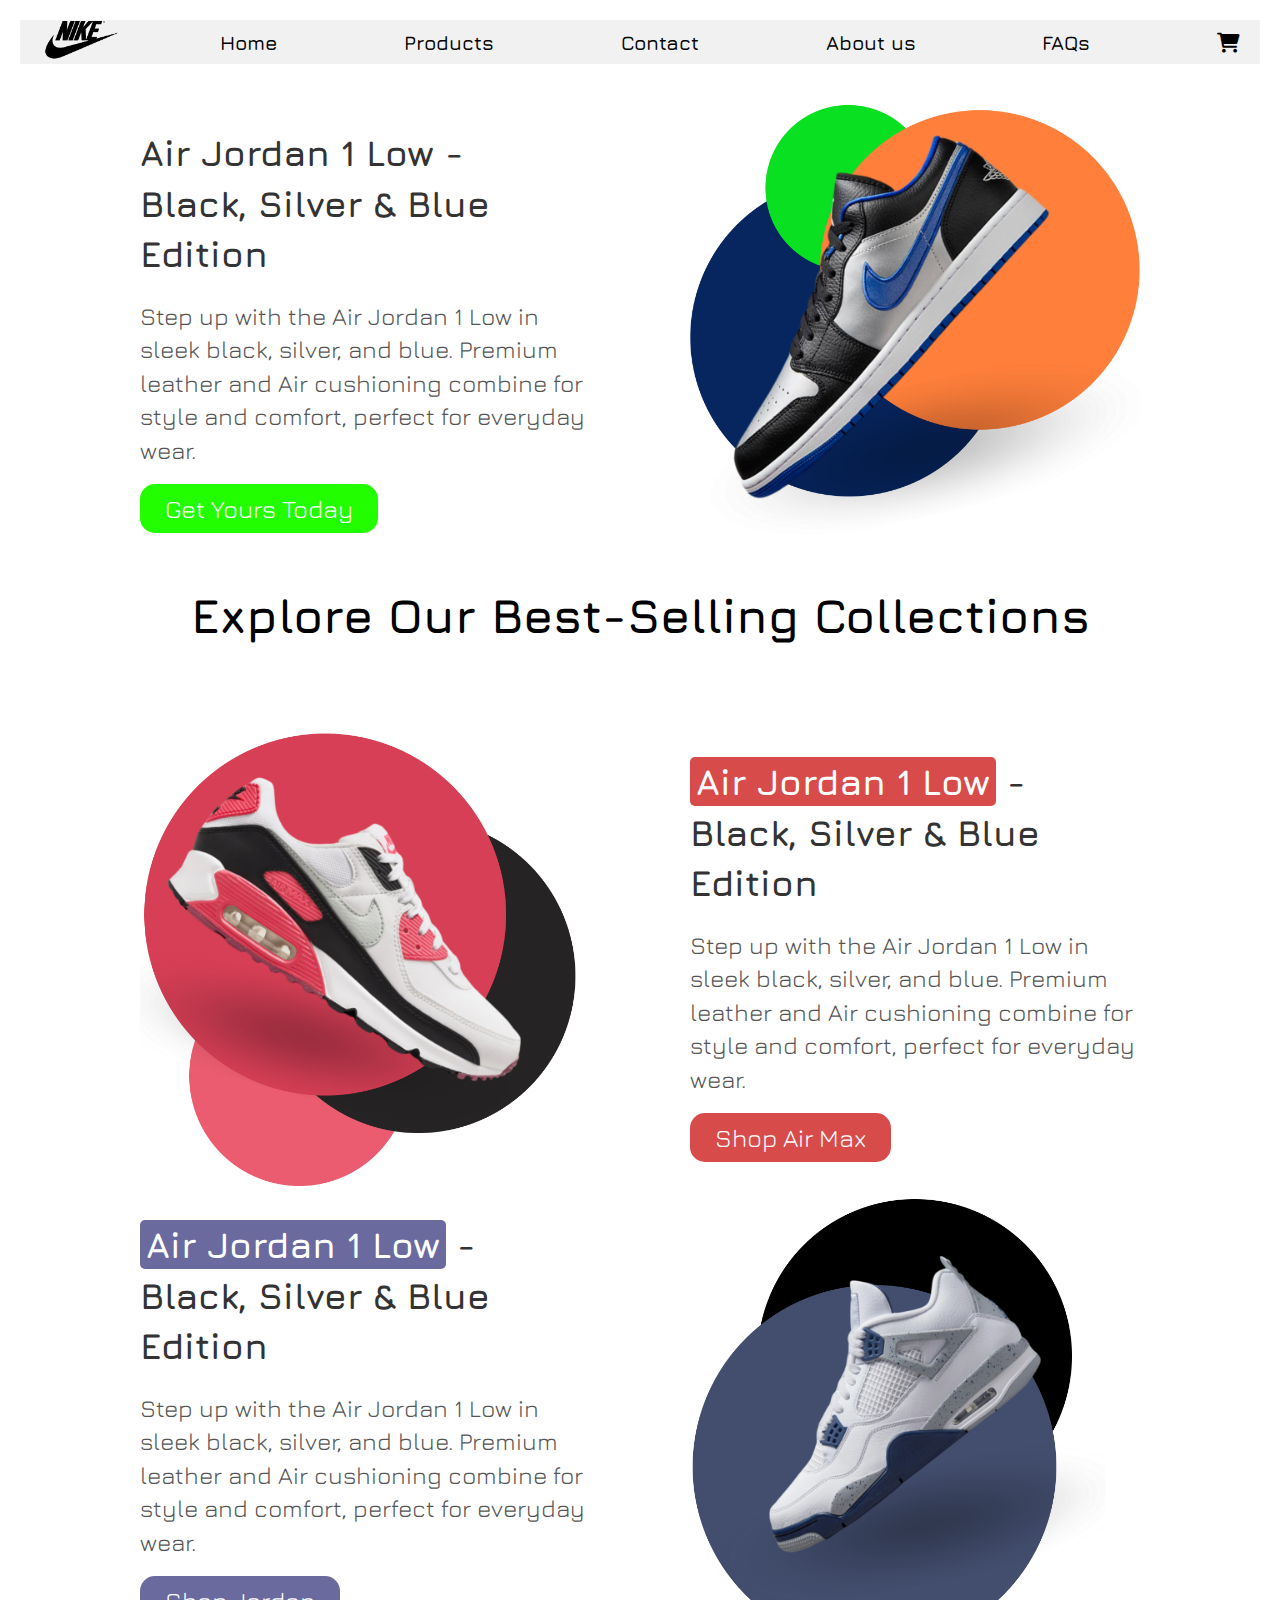
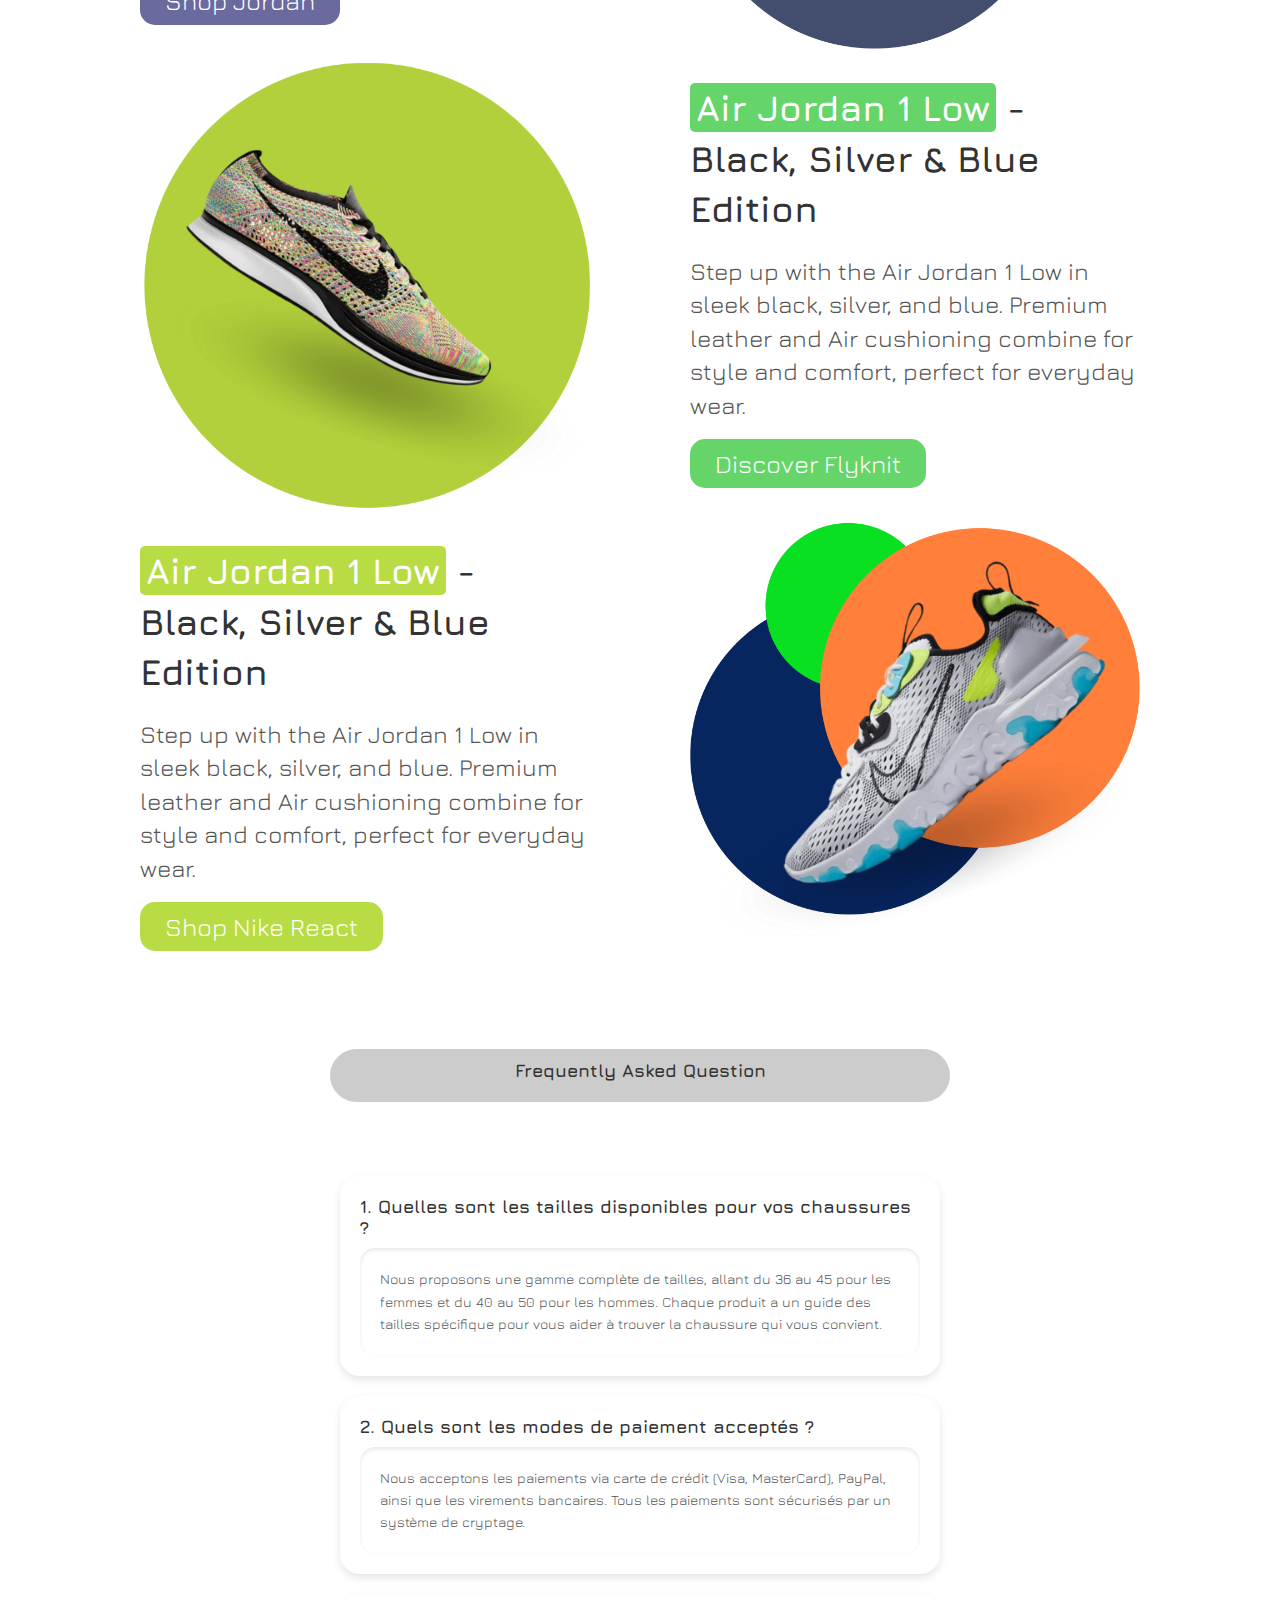
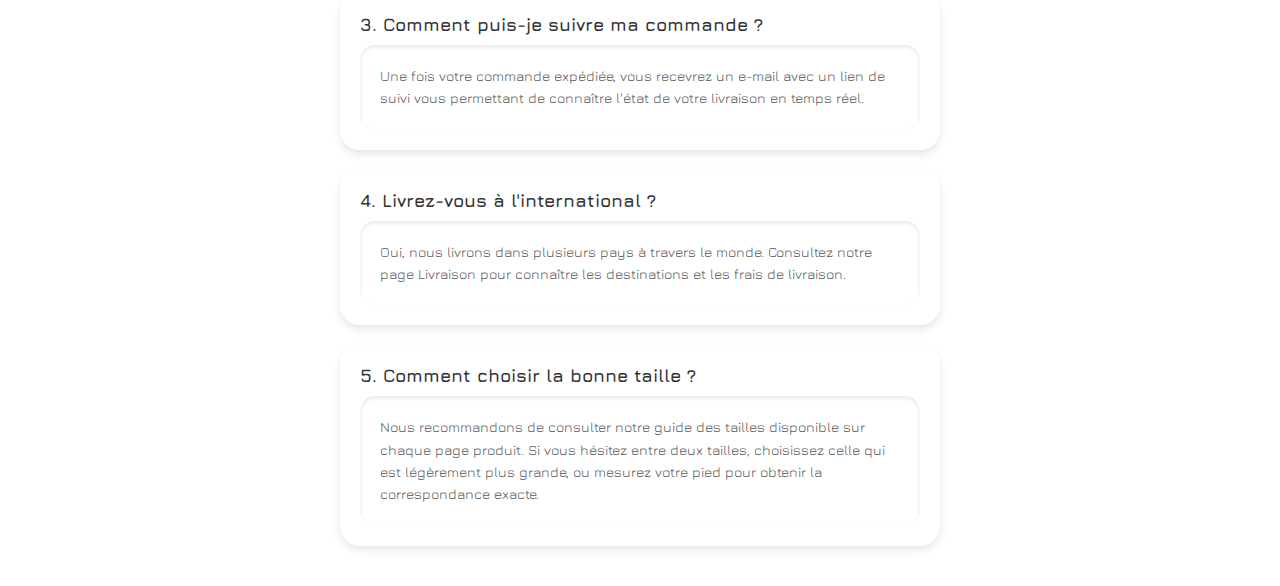
==== html/index.html @ 3021d9d7 "modification landing page" ====
<!DOCTYPE html>
<html lang="en">

<head>
    <meta charset="UTF-8">
    <meta name="viewport" content="width=device-width, initial-scale=1.0">
    <title>Document</title>
    <link rel="stylesheet" href="../css/style.css">
    <link rel="stylesheet" href="../css/landingpage.css">
    <link rel="stylesheet" href="https://cdnjs.cloudflare.com/ajax/libs/font-awesome/6.0.0-beta3/css/all.min.css">
    <link href="https://fonts.googleapis.com/css2?family=Jura:wght@400;700&display=swap" rel="stylesheet">
</head>


<header>
    <nav>
        <div class="menu-toggle" id="mobile-menu">
            <span class="bar"></span>
            <span class="bar"></span>
            <span class="bar"></span>
        </div>
        <ul class="nav-list">
            <a href="#"><img src="../images/S_1.png" alt="Logo Nike" style="max-height: 40px;"></a>
            <li><a href="index.html">Home</a></li>
            <li><a href="products.html">Products</a></li>
            <li><a href="contact.html">Contact</a></li>
            <li><a href="about.html">About us</a></li>
            <li><a href="#faq">FAQs</a></li>
            <li><a href="#"><i class="fas fa-shopping-cart"></i></a></li>
        </ul>
    </nav>
</header>
<section id="landing">
    <div class="landing-container">
        <div class="flex-cnt">
            <div class="text-box">
                <h2 class="text-title"><span>Air Jordan 1 Low</span> - <br />
                    Black, Silver & Blue Edition</h2>
                <p class="text-pg">Step up with the Air Jordan 1 Low in sleek black, silver, and blue. Premium leather
                    and Air cushioning combine for style and comfort, perfect for everyday wear.</p>
                <button class="btn btn-1"><a href="products.html" class="stylebtn">Get Yours Today</a></button>
            </div>
            <div class="image-cnt i1">
                <img src="../landingpageimg/shoe1.png" alt="">
            </div>
        </div>

        <h1 class="Collections-title">Explore Our Best-Selling Collections</h1>

        <div class="flex-cnt1">
            <div class="text-box">
                <h2 class="text-title"><span class="text-title_red">Air Jordan 1 Low</span> - <br />
                    Black, Silver & Blue Edition</h2>
                <p class="text-pg">Step up with the Air Jordan 1 Low in sleek black, silver, and blue. Premium leather
                    and Air cushioning combine for style and comfort, perfect for everyday wear.</p>
                <button class="btn btn-2"><a href="products.html" class="stylebtn">Shop Air Max</a></button>
            </div>
            <div class="image-cnt i2">
                <img src="../landingpageimg/shoe2.png" alt="">
            </div>
        </div>
        <div class="flex-cnt2">
            <div class="text-box">
                <h2 class="text-title"><span class="text-title_blue">Air Jordan 1 Low</span> - <br />
                    Black, Silver & Blue Edition</h2>
                <p class="text-pg">Step up with the Air Jordan 1 Low in sleek black, silver, and blue. Premium leather
                    and Air cushioning combine for style and comfort, perfect for everyday wear.</p>
                <button class="btn btn-3"><a href="products.html" class="stylebtn">Shop Jordan</a></button>
            </div>
            <div class="image-cnt i3">
                <img src="../landingpageimg/shoe3.png" alt="">
            </div>
        </div>
        <div class="flex-cnt3">
            <div class="text-box">
                <h2 class="text-title"><span class="text-title_green">Air Jordan 1 Low</span> - <br />
                    Black, Silver & Blue Edition</h2>
                <p class="text-pg">Step up with the Air Jordan 1 Low in sleek black, silver, and blue. Premium leather
                    and Air cushioning combine for style and comfort, perfect for everyday wear.</p>
                <button class="btn btn-4"><a href="products.html" class="stylebtn">Discover Flyknit</a></button>
            </div>
            <div class="image-cnt i4">
                <img src="../landingpageimg/shoe4.png" alt="">
            </div>
        </div>
        <div class="flex-cnt4">
            <div class="text-box">
                <h2 class="text-title"><span class="text-title_yellow">Air Jordan 1 Low</span> - <br />
                    Black, Silver & Blue Edition</h2>
                <p class="text-pg">Step up with the Air Jordan 1 Low in sleek black, silver, and blue. Premium leather
                    and Air cushioning combine for style and comfort, perfect for everyday wear.</p>
                <button class="btn btn-5"><a href="products.html" class="stylebtn">Shop Nike React</a></button>
            </div>
            <div class="image-cnt i5">
                <img src="../landingpageimg/shoe5.png" alt="">
            </div>
        </div>


    </div>
</section>
<script src="../js/script.js"></script>

<div class="faq" id="faq">
    <h2> Frequently Asked Question </h2>
</div>

<br>
<br>

<br>


<div class="faq-container">
    <h2>1. Quelles sont les tailles disponibles pour vos chaussures ?</h2>
    <div class="faq-content">
        <p>Nous proposons une gamme complète de tailles,
            allant du 36 au 45 pour les femmes et du 40 au 50 pour les hommes.
            Chaque produit a un guide des tailles spécifique pour vous aider à trouver la chaussure
            qui vous convient.</p>
    </div>
</div>

<div class="faq-container">
    <h2>2. Quels sont les modes de paiement acceptés ?</h2>
    <div class="faq-content">
        <p>Nous acceptons les paiements via carte de crédit
            (Visa, MasterCard), PayPal, ainsi que les virements bancaires.
            Tous les paiements sont sécurisés par un système de cryptage.</p>
    </div>
</div>

<div class="faq-container">
    <h2>3. Comment puis-je suivre ma commande ?</h2>
    <div class="faq-content">
        <p>Une fois votre commande expédiée, vous recevrez un e-mail avec un lien de
            suivi vous permettant de connaître l'état de votre livraison en temps réel.</p>
    </div>
</div>

<div class="faq-container">
    <h2>4. Livrez-vous à l'international ?</h2>
    <div class="faq-content">
        <p>Oui, nous livrons dans plusieurs pays à travers le monde.
            Consultez notre page Livraison pour connaître les destinations et les frais de livraison.</p>
    </div>
</div>

<div class="faq-container">
    <h2>5. Comment choisir la bonne taille ?</h2>
    <div class="faq-content">
        <p>
            Nous recommandons de consulter notre guide des tailles disponible
            sur chaque page produit. Si vous hésitez entre deux tailles,
            choisissez celle qui est légèrement plus grande,
            ou mesurez votre pied pour obtenir la correspondance exacte.</p>

    </div>
</div>

</body>

</html>
---- css/style.css ----
* {
    margin: 0;
    padding: 0;
    box-sizing: border-box;
}

nav img {
    margin-left: 10%;
}

nav {
    background-color: #f1f1f1;
    font-family: "Jura", sans-serif;
    font-weight: 600;
    font-size: 20px;
}

nav ul {
    display: flex; /* Affiche le menu par défaut */
    list-style-type: none;
    align-items: center;
    justify-content: space-between;
    margin-left: 1%;
}

nav ul li {
    margin: 0 1em;
    white-space: nowrap;
}

nav a {
    color: black;
    text-decoration: none;
}

nav ul li a:hover {
    background-color: #9c9898d3;
    border-radius: 1em;
    padding: 10px;
}

/* Styles pour le menu hamburger */
.menu-toggle {
    display: none; /* Cacher le toggle par défaut */
    flex-direction: column;
    cursor: pointer;
}

.bar {
    height: 3px;
    width: 25px;
    background: black;
    margin: 4px 0;
}

.menu-toggle:hover {
    background-color: rgba(0, 0, 0, 0.1);
    border-radius: 5px;
}

/* Media query pour les appareils mobiles */
@media (max-width: 768px) {
    nav ul {
        margin-top: 5%;
        flex-direction: column;
        position: absolute;
        background: #f1f1f1;
        width: 100%;
        top: 60px; /* Ajustez en fonction de votre header */
        left: 0;
        z-index: 10; /* Assurez-vous que le menu est au-dessus d'autres éléments */
    }
    nav img {
        margin-top: 0;
    }

    nav ul.active {
        display: flex; /* Affiche le menu lorsque la classe active est ajoutée */
    }

    .menu-toggle {
        display: flex; 
    }

    nav a {
        font-size: 18px; /* Ajustement de la taille de police pour mobile */
    }
    
}
body {
    font-family: Arial, sans-serif;
    background-color: #ffffff;
    margin: 0;
    padding: 20px;
}

.faq {
    display: flex; 
    justify-content: center; 
    align-items: center; 
    padding: 10px ; 
    border: 1px solid #ccc; 
    background-color: #ccc;
    border-radius: 40px;
    text-align: center; 
    margin: 0 auto;
   
}
@media (max-width: 768px) {
  .faq {
    /* margin-top:300px; */
  }
}

.faq-container {
    border-radius: 20px;
    padding: 20px;
    max-width: 600px; 
    width: 90%; 
    margin: 20px auto; 
    box-shadow: 0 4px 8px rgba(0, 0, 0, 0.1);
    background-color: white;
}

h2 {
    font-size: 18px;
    color: #333;
    margin-bottom: 10px;
    font-weight: bold;
}

.faq-content {
    background-color: white; 
    border-radius: 15px;
    padding: 20px;
    box-shadow: inset 0 2px 4px rgba(0, 0, 0, 0.1);
}

p {
    font-size: 14px;
    color: #555;
    margin: 0;
    line-height: 1.6;
}

/*  mobile */
@media (max-width: 599px) {
    .faq {
        width: 50%; 
        font-size: 14px;
        margin-left: 25%; 
margin-top: 15%;
    }

    .faq-container {
        padding: 10px; 
    }

    h2 {
        font-size: 16px;
    }

    p {
        font-size: 12px;
    }
}

/* tablette */
@media (min-width: 600px) and (max-width: 1023px) {
    .faq {
        width: 70%; 
        font-size: 16px; 
    }

    .faq-container {
        padding: 15px;
    }

    h2 {
        font-size: 17px; 
    }

    p {
        font-size: 13px;
    }
}

/* desktop */
@media (min-width: 1024px) {
    .faq {
        width: 50%; 
        font-size: 18px; 
    }

    .faq-container {
        padding: 20px; 
    }

    h2 {
        font-size: 18px; 
    }

    p {
        font-size: 14px;
    }
}
---- css/landingpage.css ----
* {
    margin: 0;
    padding: 0;
    box-sizing: border-box;
    font-family: "Jura", sans-serif;
}

#landing {
    background-color: white;
}

.landing-container {
    max-width: 1000px;
    margin: 0 auto;
    margin-top: 40px;
}

.flex-cnt {
    display: flex;
    justify-content: space-between;
    align-items: center;
    flex-direction: row;
}

.flex-cnt1 {
    display: flex;
    justify-content: space-between;
    align-items: center;
    flex-direction: row-reverse;
    margin-top: -10px;
}

.flex-cnt2 {
    display: flex;
    justify-content: space-between;
    align-items: center;
    flex-direction: row;
    margin-top: 10px;
}

.flex-cnt3 {
    display: flex;
    justify-content: space-between;
    align-items: center;
    flex-direction: row-reverse;
    margin-top: 10px;
}

.flex-cnt4 {
    display: flex;
    justify-content: space-between;
    align-items: center;
    flex-direction: row;
    margin-top: 10px;
}


.image-cnt {
    background-size: contain;
    background-repeat: no-repeat;
    flex-basis: 45%;
    background-image: url(../landingpageimg/div-bg.png);
}

.i1{
    background-image: url(../landingpageimg/div-bg.png);
}

.i2{
    background-image: url(../landingpageimg/div-bg1.png);
}

.i3{
    background-image: url(../landingpageimg/div-bg2.png);
}

.i4{
    background-image: url(../landingpageimg/div-bg3.png);
}

.i4{
    background-image: url(../landingpageimg/div-gb4.png);
}

.Collections-title{
    text-align: center;
    margin-bottom: 10%;
    font-size: 48px;
    margin-top: 3%;
}


.text-box {
    flex-basis: 45%;
}

.image-cnt img {
    width: 100%;
}

.text-title {
    font-size: 36px;
    line-height: 1.4;
}

.text-title_blue {
    background-color: rgb(106, 106, 159);
    padding: 3px 6px;
    border-radius: 5px;
    color: white;
}

.text-title_red {
    background-color: rgb(216, 75, 75);
    padding: 3px 6px;
    border-radius: 5px;
    color: white;
}

.text-title_green {
    background-color: rgb(101, 212, 105);
    padding: 3px 6px;
    border-radius: 5px;
    color: white;
}

.text-title_yellow {
    background-color: rgb(184, 220, 67);
    padding: 3px 6px;
    border-radius: 5px;
    color: white;
}

.text-pg {
    font-size: 24px;
    margin-top: 20px;
    line-height: 1.4;
}

.btn{
    border: none;
    border-radius: 15px;
    margin-top: 16px;
    padding: 10px 25px;
    font-size: 25px;
    color: white;
    cursor: pointer;
    transition: 0.3s;

}

.stylebtn{
    text-decoration: none;
    color: white;
}

.btn-1{
    background-color: rgb(34, 253, 0);
}

.btn-2{
    background-color: rgb(216, 75, 75);
}

.btn-3{
    background-color: rgb(106, 106, 159);
}

.btn-4{
    background-color: rgb(101, 212, 105);
}

.btn-5{
    background-color: rgb(184, 220, 67);
}

.faq{
    margin-top: 6%;
}

@media (max-width: 1190px) {
    .landing-container {
        max-width: 800px;
    }

    .text-title {
        font-size: 32px;
    }

    .text-pg {
        font-size: 20px;
    }
}

@media (max-width: 930px) {
    .landing-container {
        max-width: 700px;
    }

    .text-title {
        font-size: 30px;
    }

    .text-pg {
        font-size: 18px;
    }
}

@media (max-width: 776px) {
    .landing-container {
        max-width: 600px;
    }

    .flex-cnt{
        flex-direction: column-reverse;
    }

    .flex-cnt1{
        flex-direction: column-reverse;
    }

    .flex-cnt2{
        flex-direction: column-reverse;
    }

    .flex-cnt3{
        flex-direction: column-reverse;
    }
    .flex-cnt4{
        flex-direction: column-reverse;
    }

    .image-cnt {
        max-width: 400px;
    }

    .text-box {
        max-width: 400px;
        text-align: center;
    }

    .faq{
        margin-top: 6%;
    }

}
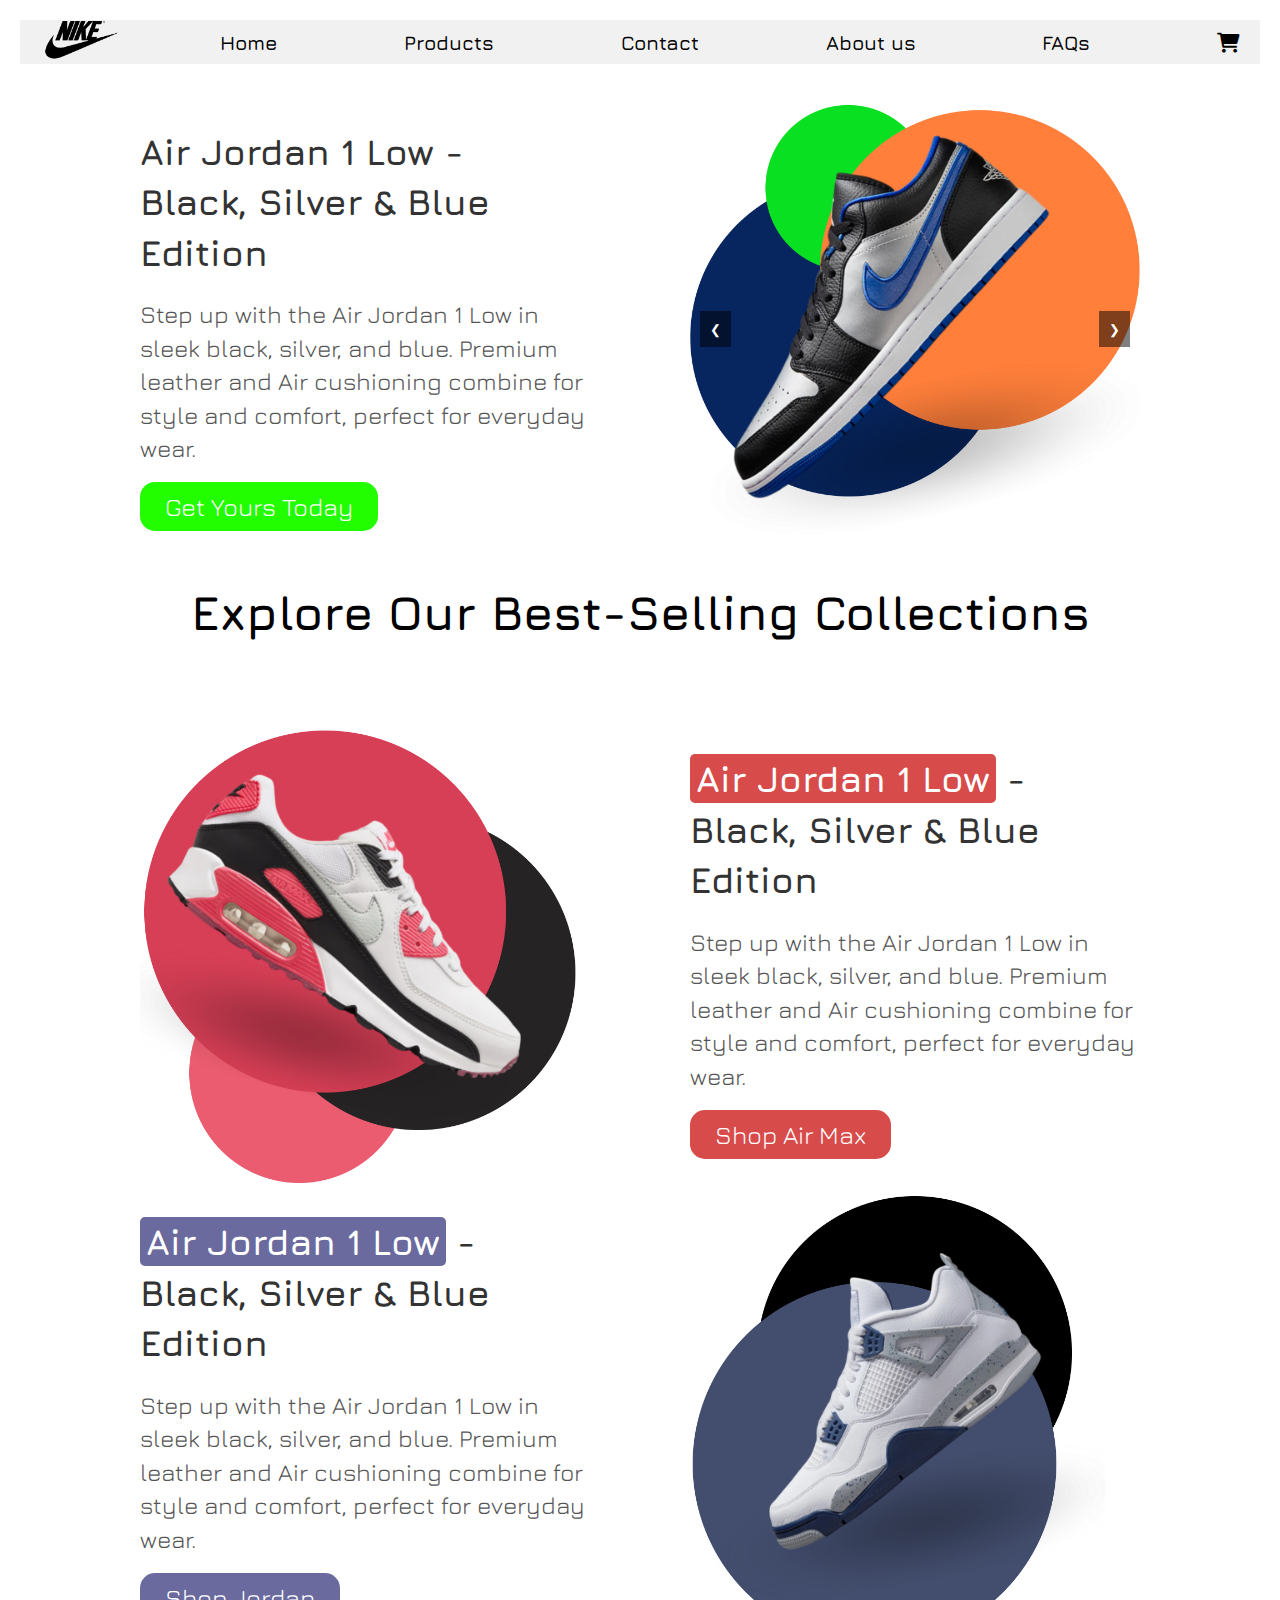
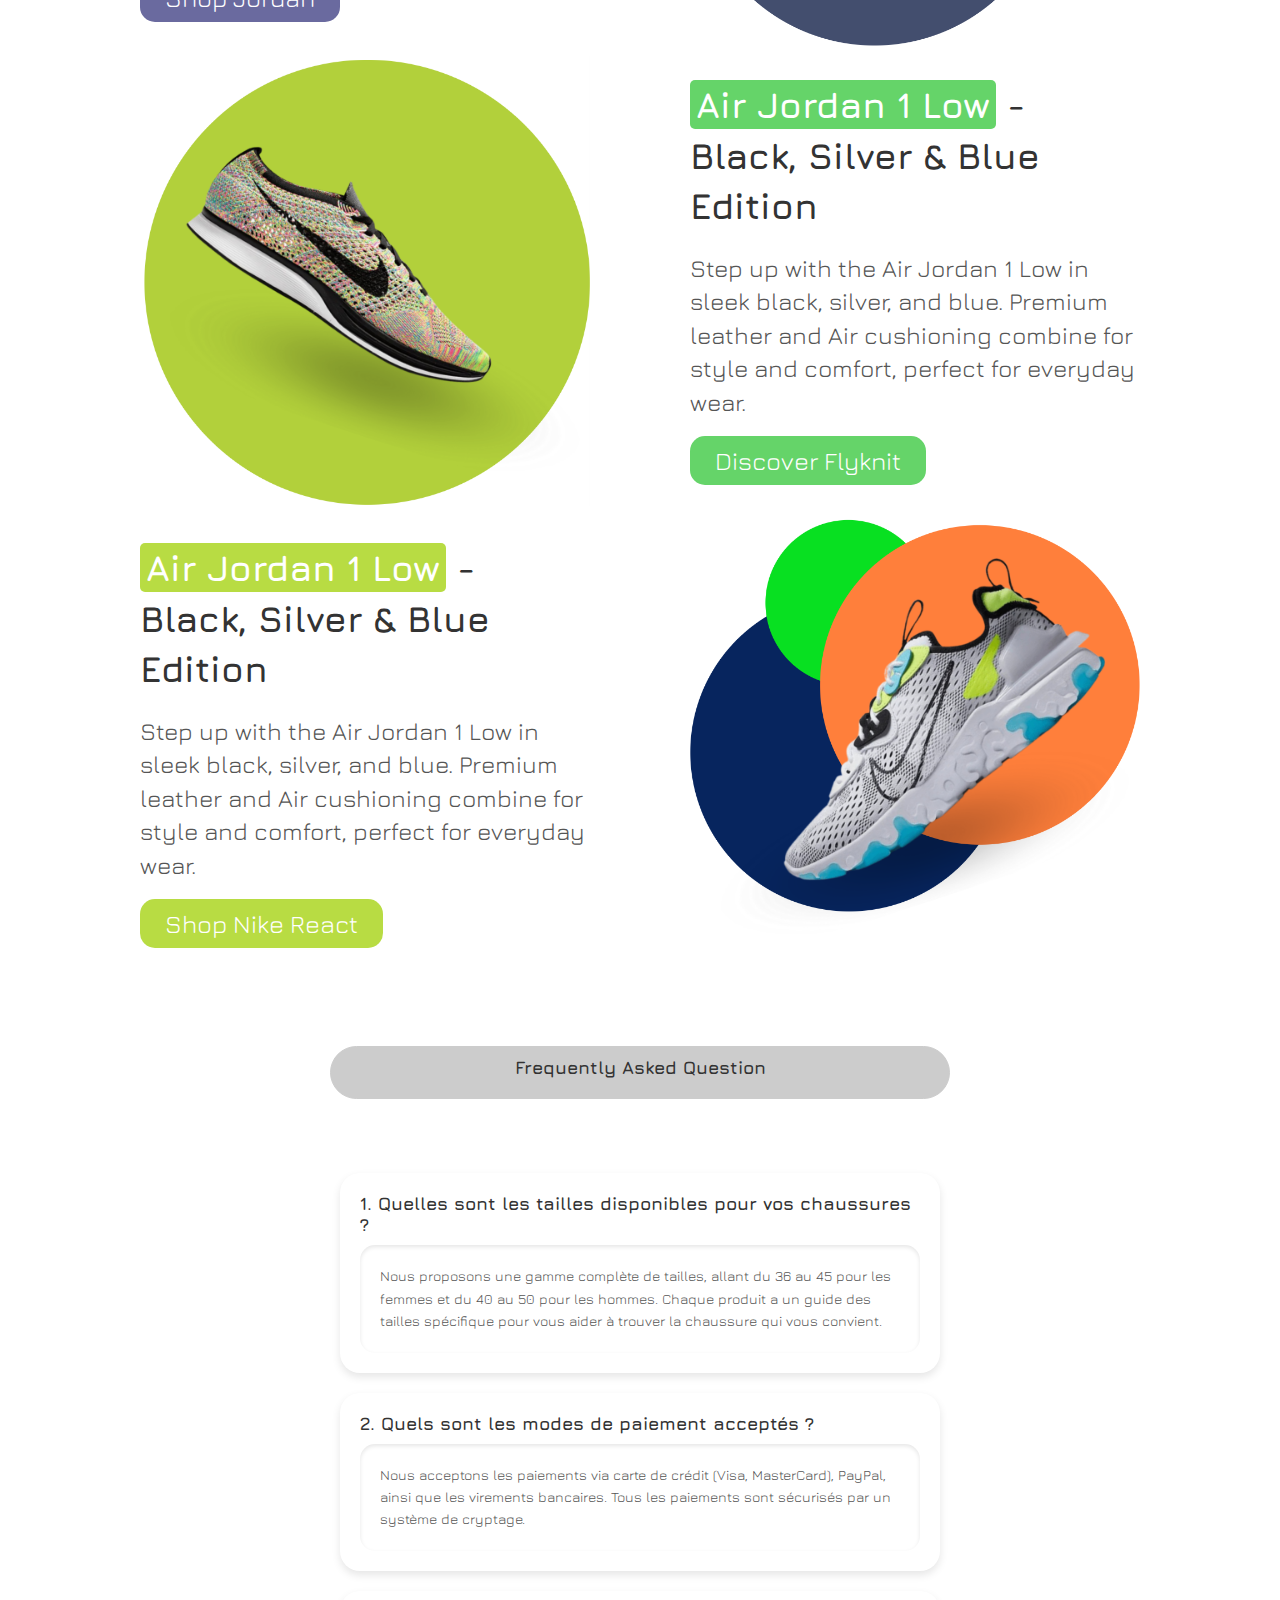
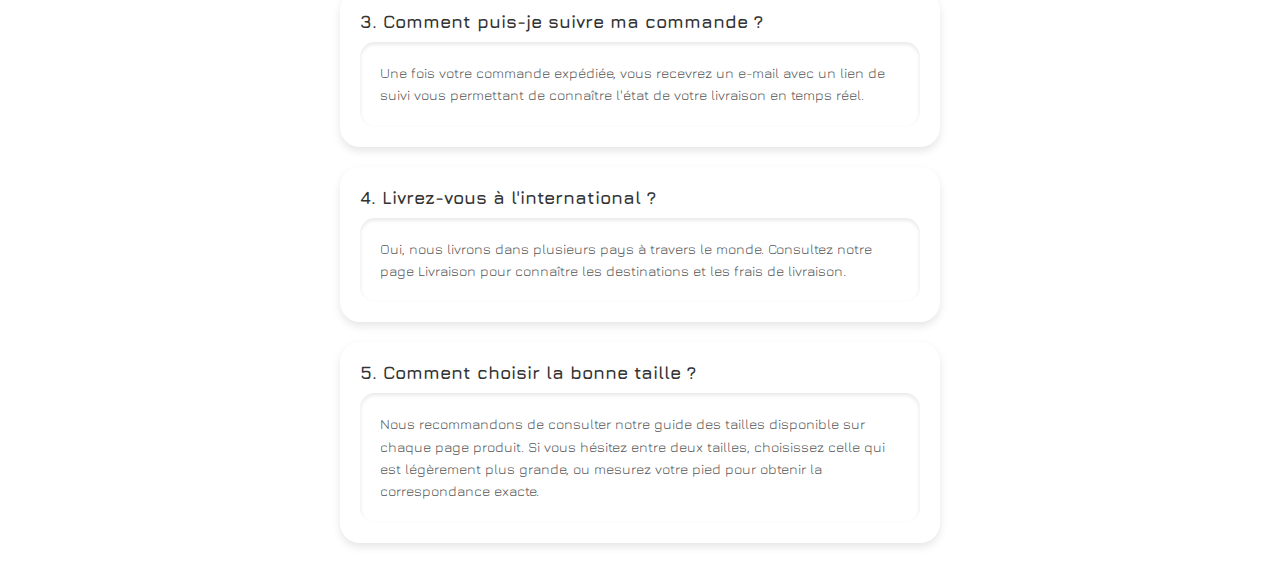
==== commit b08509e1: "Modifier le Carousel" ====
--- a/html/index.html
+++ b/html/index.html
@@ -4,11 +4,13 @@
 <head>
     <meta charset="UTF-8">
     <meta name="viewport" content="width=device-width, initial-scale=1.0">
-    <title>Document</title>
+    <title>Nike Store</title>
     <link rel="stylesheet" href="../css/style.css">
     <link rel="stylesheet" href="../css/landingpage.css">
     <link rel="stylesheet" href="https://cdnjs.cloudflare.com/ajax/libs/font-awesome/6.0.0-beta3/css/all.min.css">
     <link href="https://fonts.googleapis.com/css2?family=Jura:wght@400;700&display=swap" rel="stylesheet">
+    <link rel="icon" href="../landingpageimg/faveicon.png" type="image/x-icon">
+
 </head>
 
 
@@ -41,8 +43,21 @@
                 <button class="btn btn-1"><a href="products.html" class="stylebtn">Get Yours Today</a></button>
             </div>
             <div class="image-cnt i1">
-                <img src="../landingpageimg/shoe1.png" alt="">
+                <!-- Carousel -->
+                <div class="carousel">
+                    <div class="carousel-images">
+                        <img src="../landingpageimg/shoe1.png" alt="Shoe 1" class="active">
+                        <img src="../landingpageimg/shoes1.png" alt="Shoe 2">
+                        <img src="../landingpageimg/shoes3.png" alt="Shoe 3">
+                        <img src="../landingpageimg/shoes4.png" alt="Shoe 4">
+                    </div>
+                    <button class="carousel-button prev" onclick="changeSlide(-1)">&#10094;</button>
+                    <button class="carousel-button next" onclick="changeSlide(1)">&#10095;</button>
+                </div>
+                <script src="../js/landingpage.js"></script>
             </div>
+
+
         </div>
 
         <h1 class="Collections-title">Explore Our Best-Selling Collections</h1>
--- a/css/landingpage.css
+++ b/css/landingpage.css
@@ -3,6 +3,10 @@
     padding: 0;
     box-sizing: border-box;
     font-family: "Jura", sans-serif;
+}
+
+html{
+    scroll-behavior: smooth;
 }
 
 #landing {
@@ -243,4 +247,54 @@
         margin-top: 6%;
     }
 
-}+}
+
+
+
+
+
+.carousel {
+    position: relative;
+    max-width: 600px;
+    margin: auto;
+    overflow: hidden;
+}
+
+.carousel-images {
+    display: flex;
+    transition: transform 0.5s ease;
+    width: 100%;
+}
+
+.carousel-images img {
+    width: 100%;
+    flex-shrink: 0;
+    display: none;
+    opacity: 0;
+    transition: opacity 0.5s ease;
+}
+
+.carousel-images img.active {
+    display: block;
+    opacity: 1;
+}
+
+.carousel-button {
+    position: absolute;
+    top: 50%;
+    transform: translateY(-50%);
+    background-color: rgba(0, 0, 0, 0.5);
+    color: white;
+    border: none;
+    padding: 10px;
+    cursor: pointer;
+    z-index: 1;
+}
+
+.carousel-button.prev {
+    left: 10px;
+}
+
+.carousel-button.next {
+    right: 10px;
+}
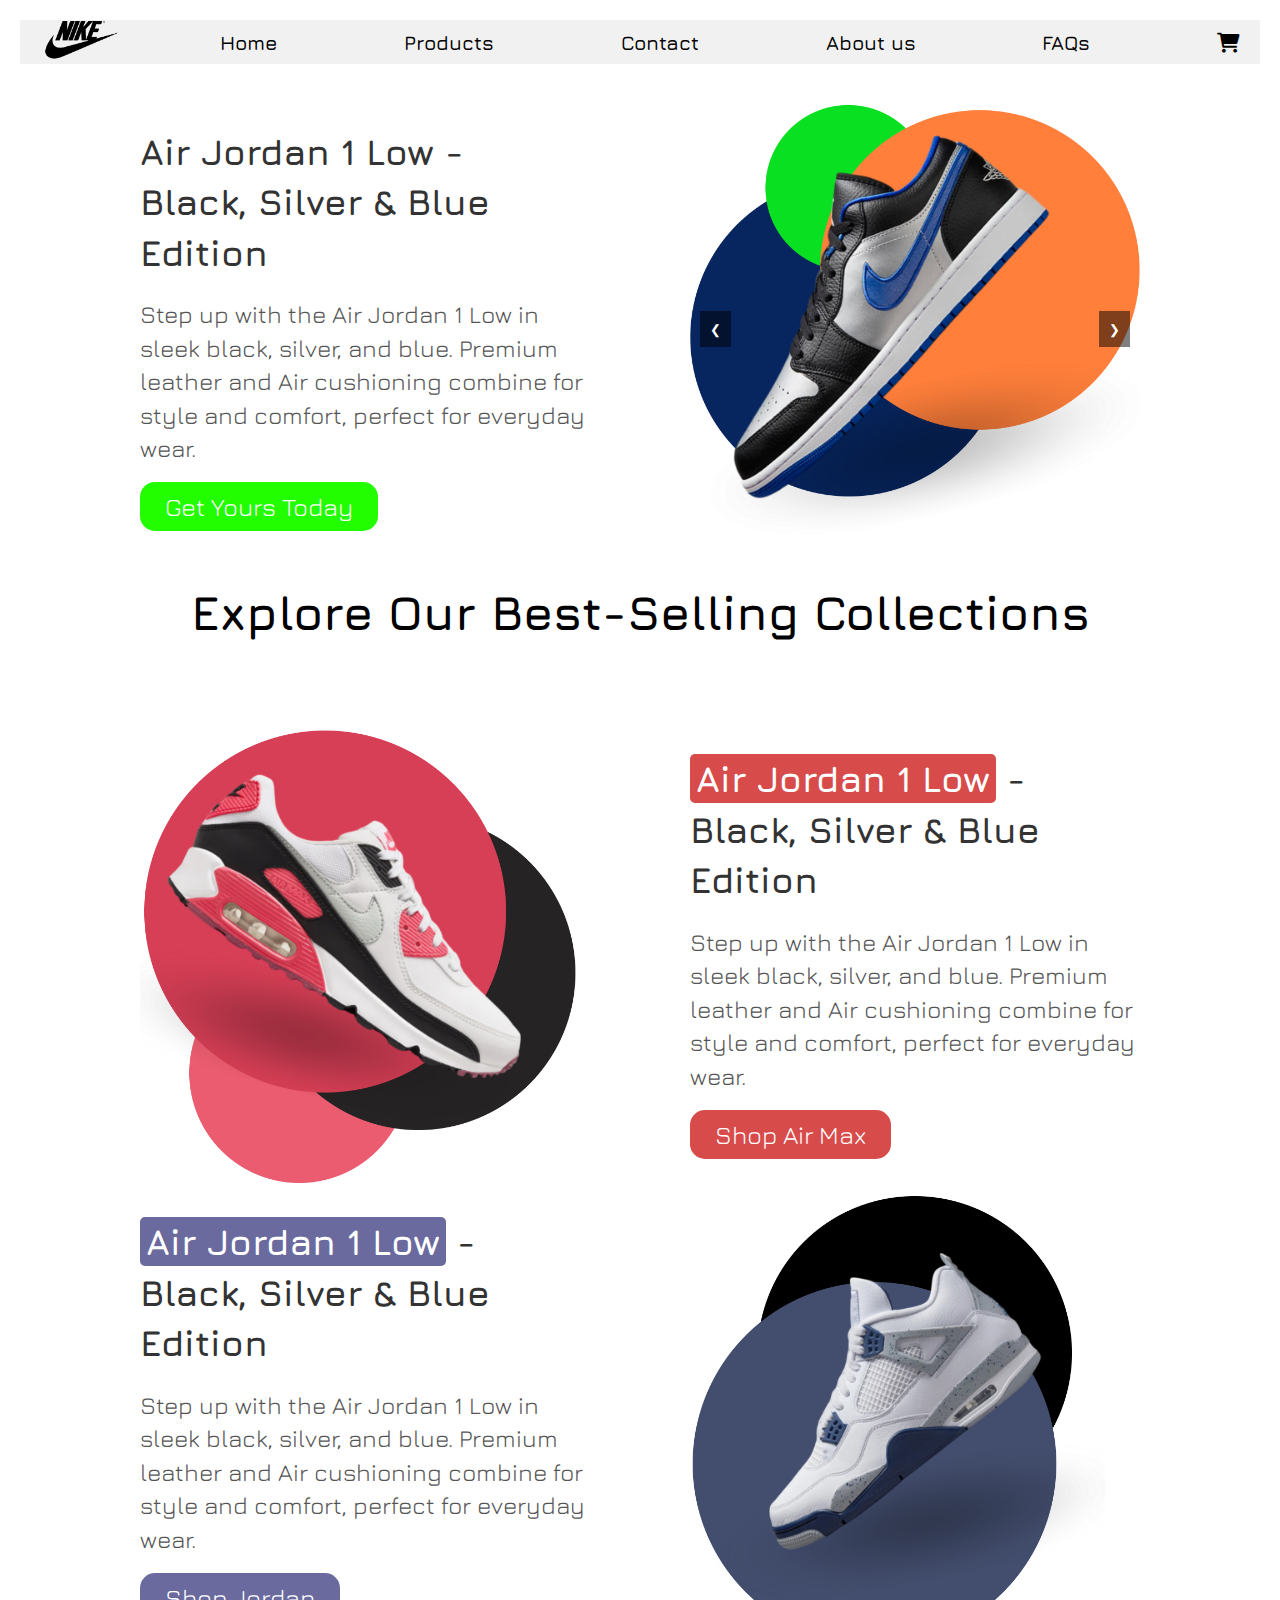
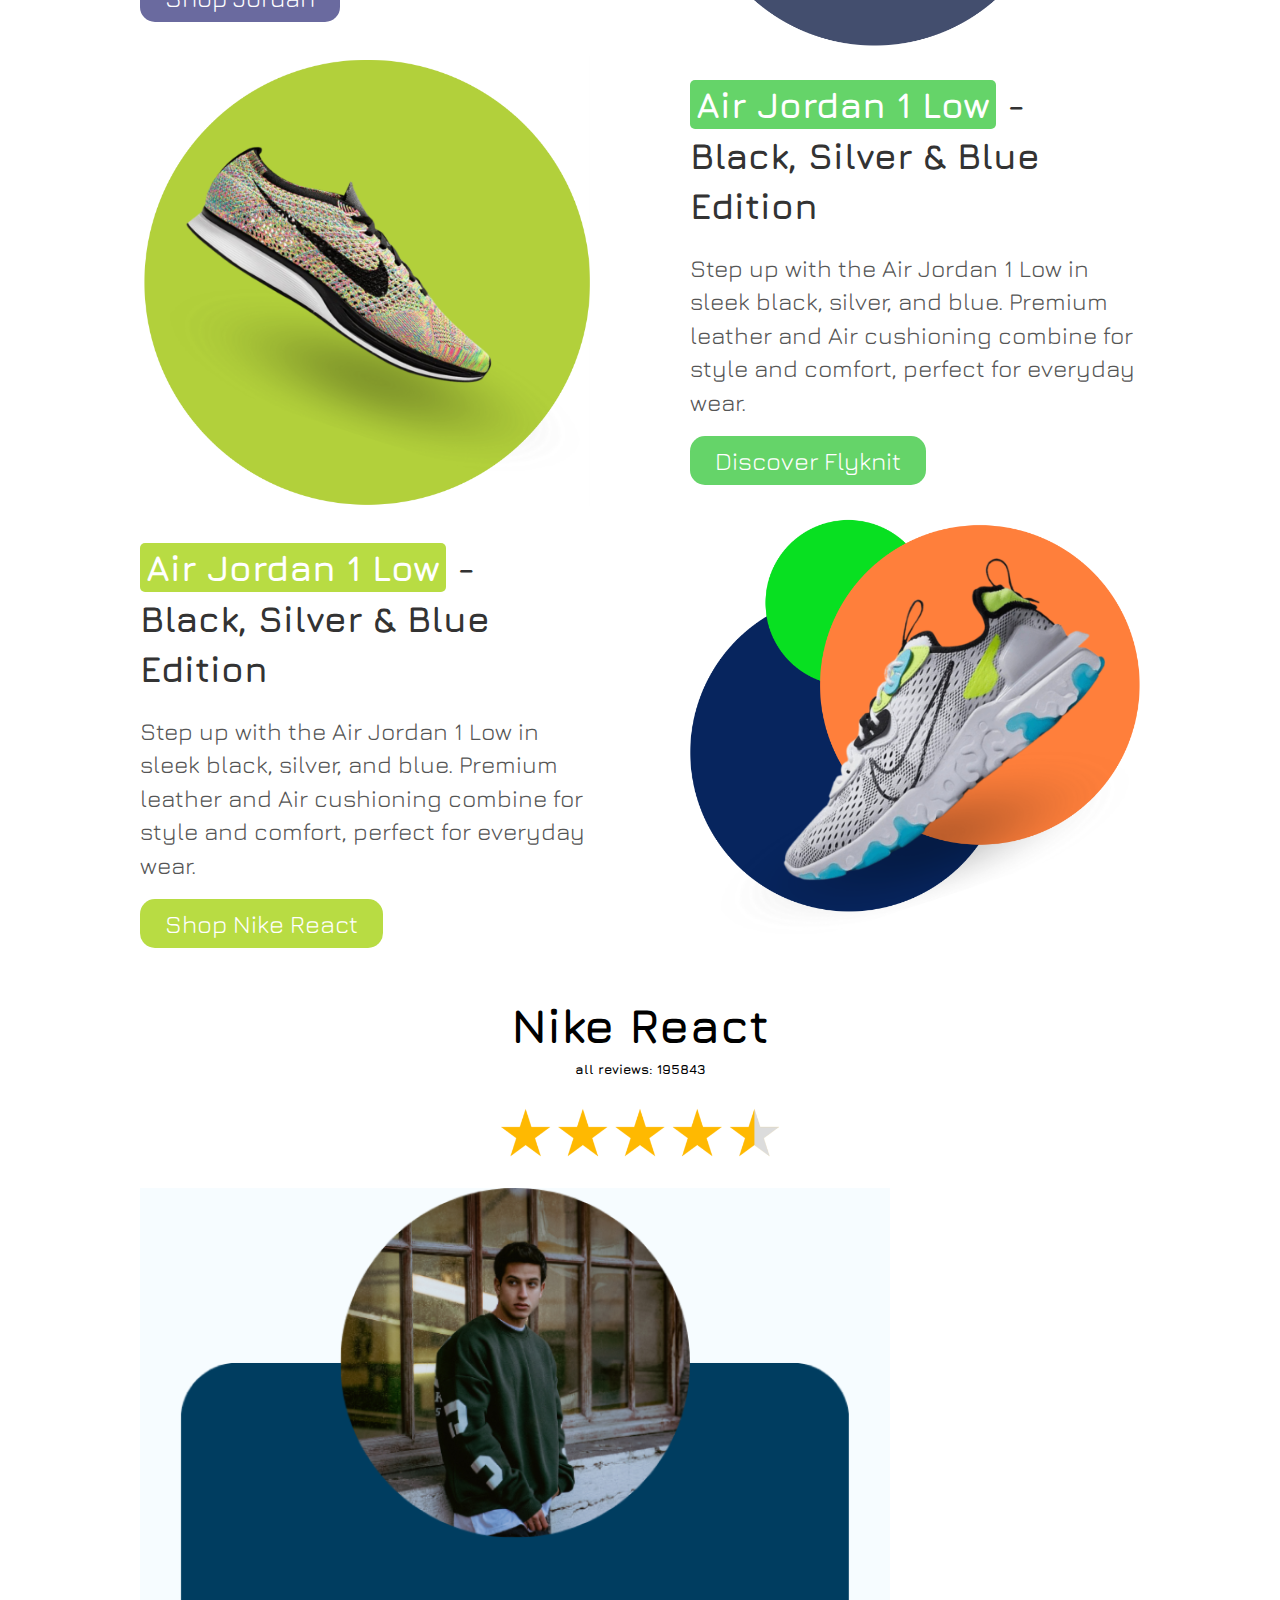
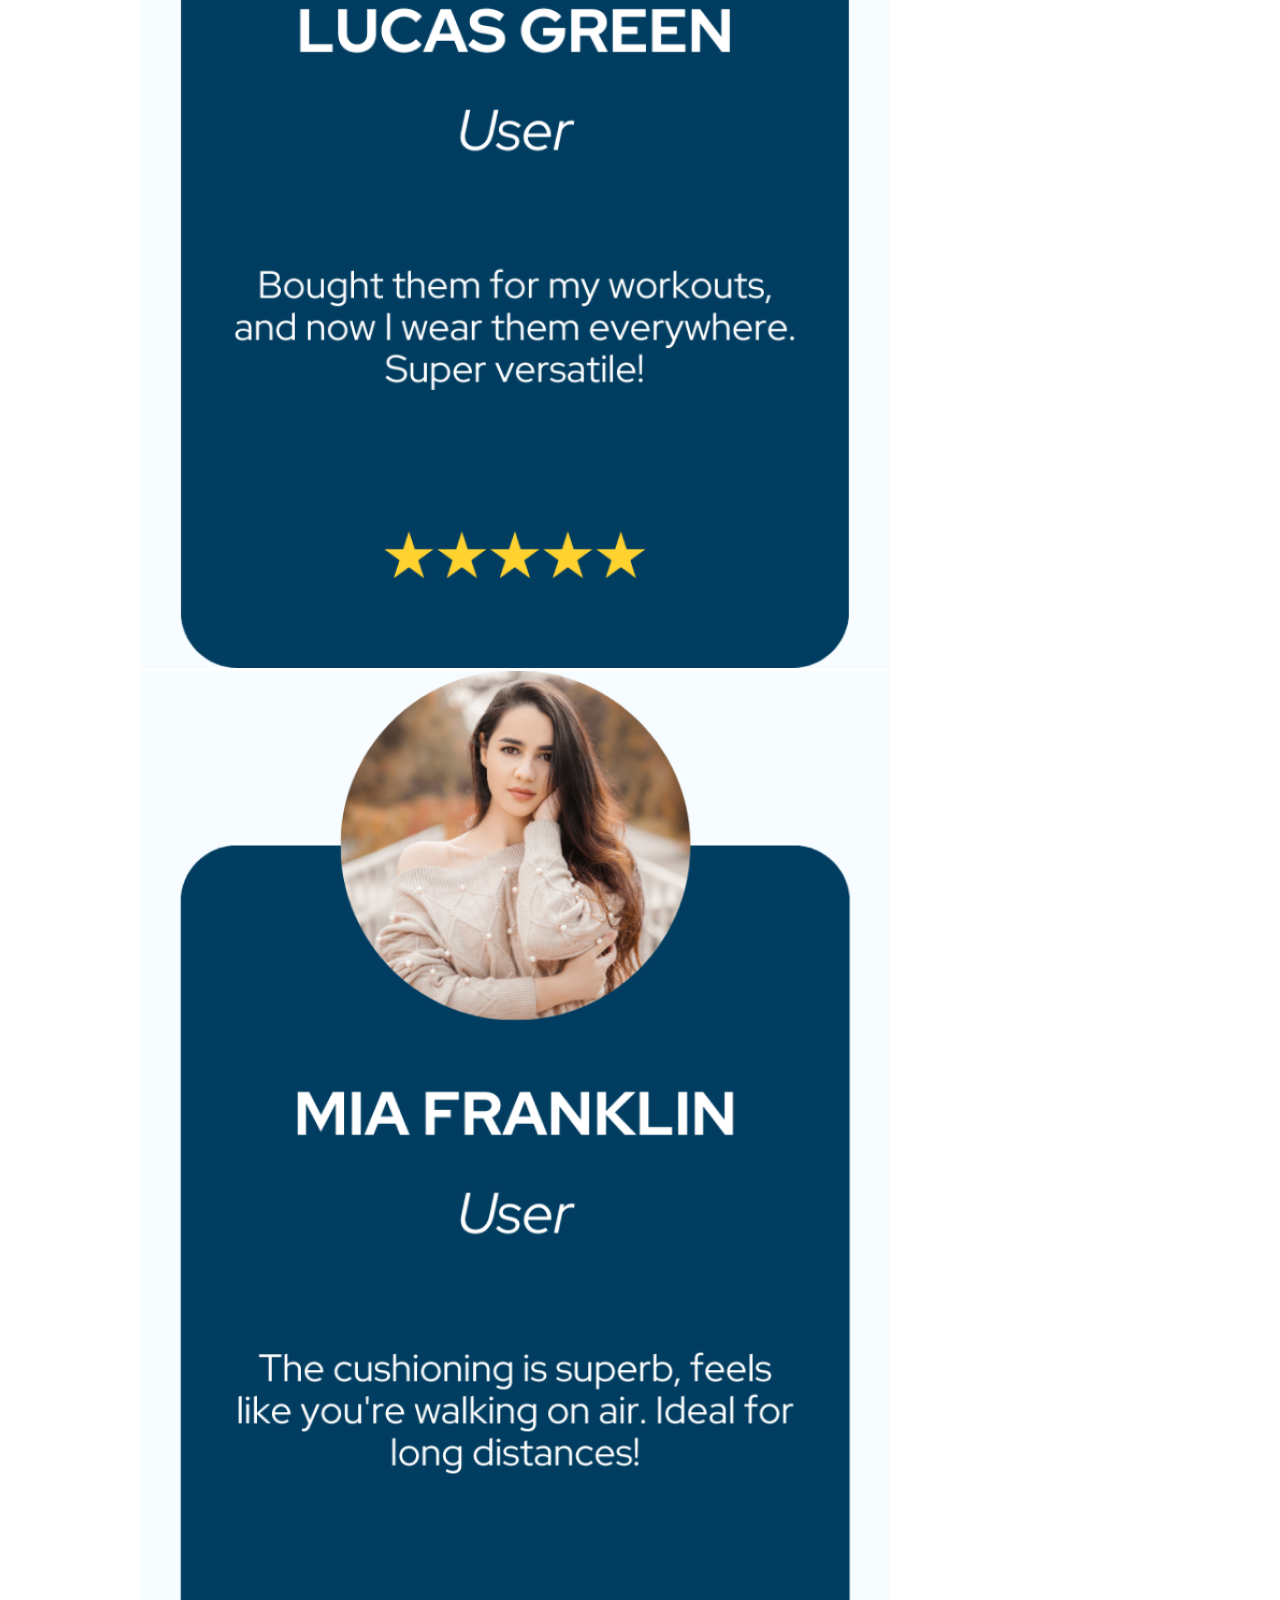
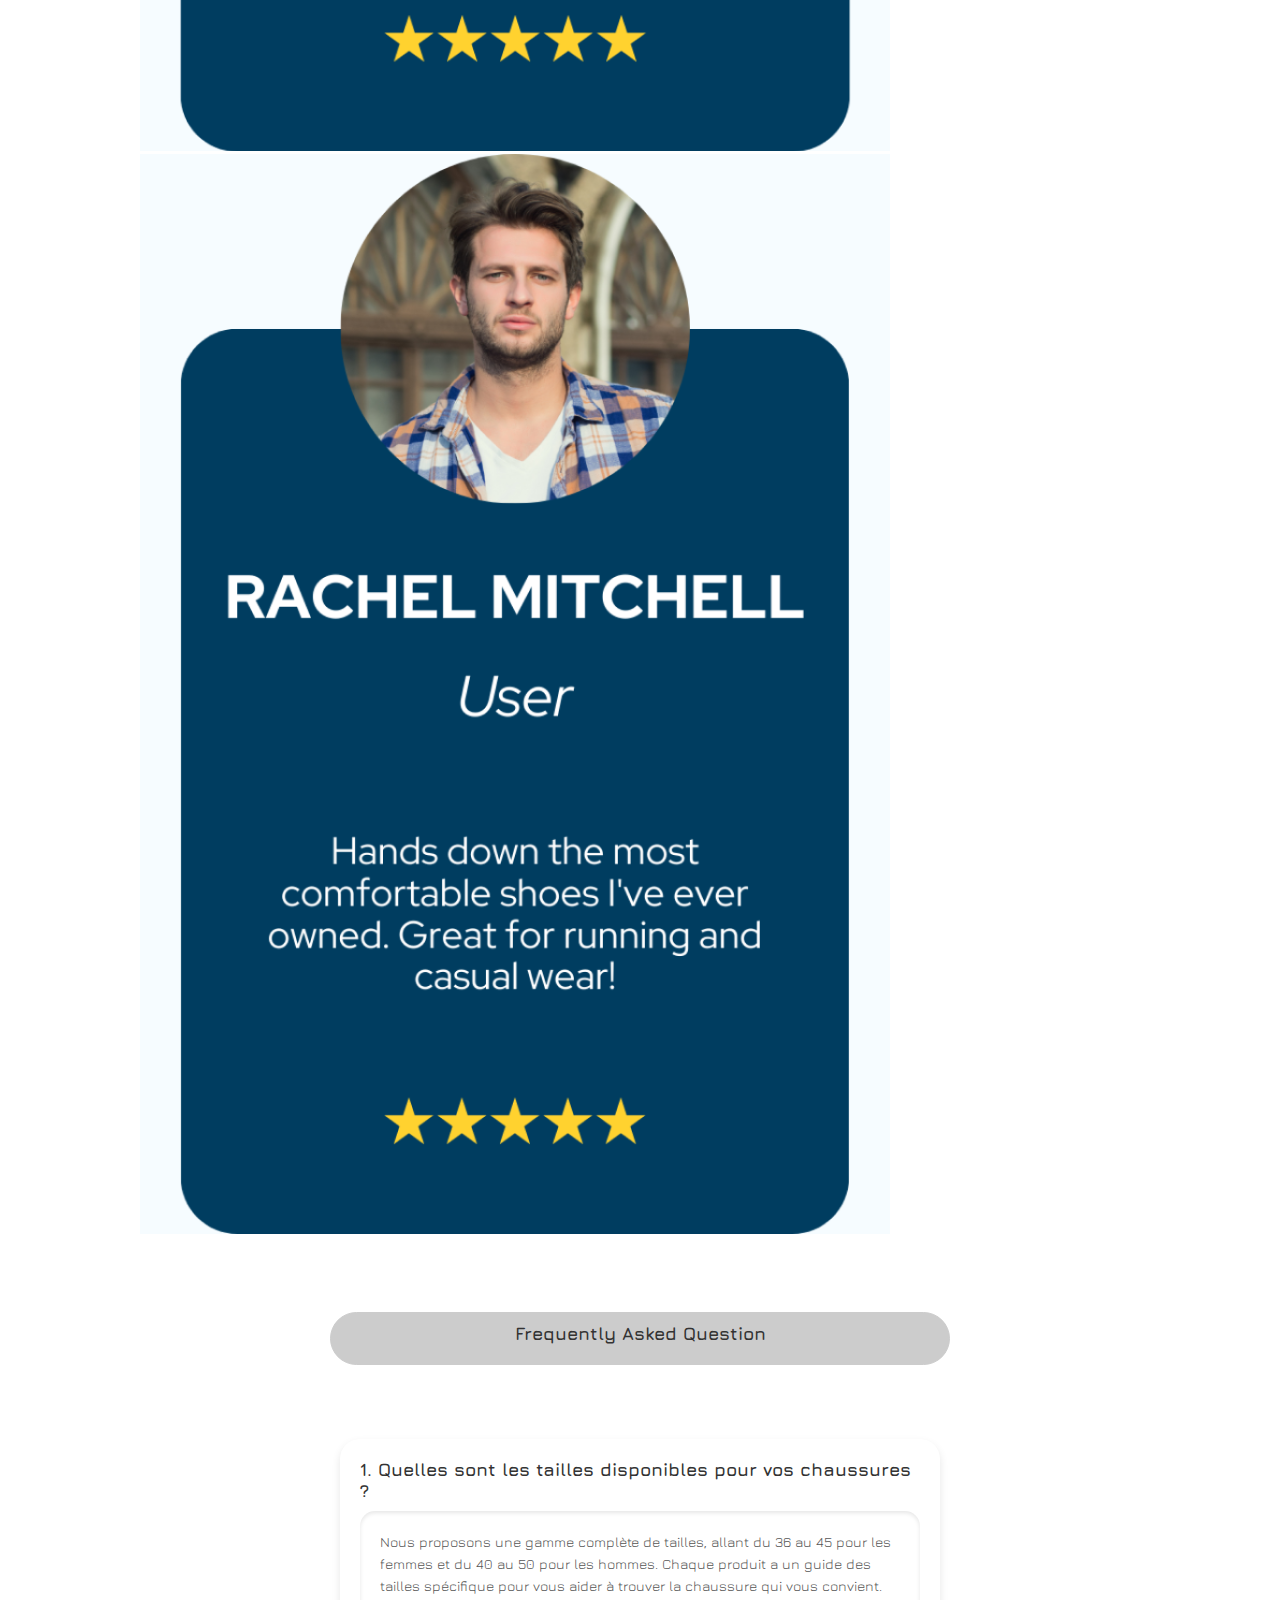
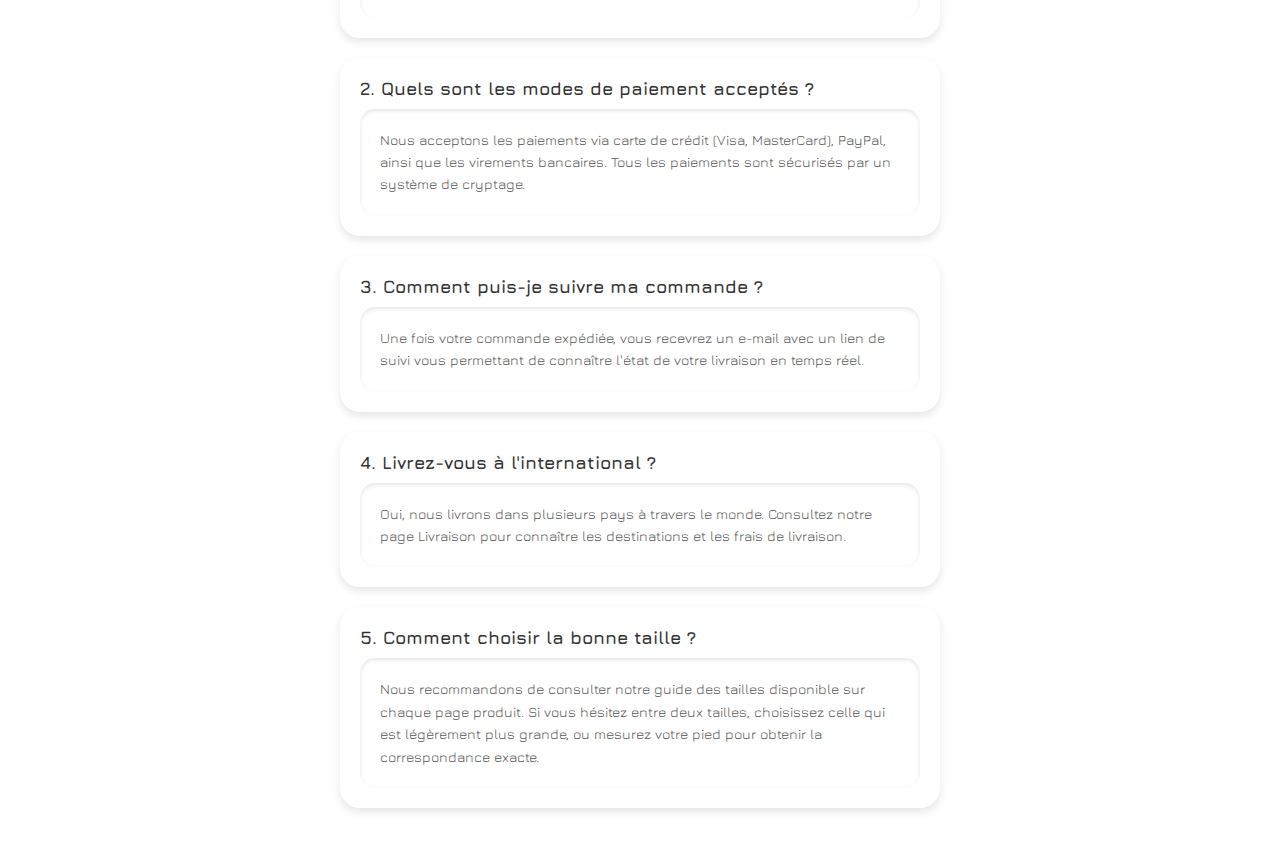
==== commit 8475b913: "rating" ====
--- a/html/index.html
+++ b/html/index.html
@@ -111,6 +111,19 @@
             </div>
         </div>
 
+        <div class="Ratting-section">
+            <div class="Ratting-text">
+                <h1>Nike React</h1>
+                <h5>all reviews: 195843</h5>
+            </div>
+            <div class="Ratting-stars"><img src="../landingpageimg/stars.png" alt="4.5 Ratting-stars" class="Ratting-stars-img"></div>
+            <div class="Ratting-images">
+                <img src="../landingpageimg/per1.png" alt="ratting">
+                <img src="../landingpageimg/per2.png" alt="ratting" class="top-ratting-img">
+                <img src="../landingpageimg/per3.png" alt="ratting">
+            </div>
+        </div>
+
 
     </div>
 </section>
--- a/css/style.css
+++ b/css/style.css
@@ -69,9 +69,7 @@
         top: 60px; /* Ajustez en fonction de votre header */
         left: 0;
         z-index: 10; /* Assurez-vous que le menu est au-dessus d'autres éléments */
-    }
-    nav img {
-        margin-top: 0;
+        display: none; /* Masque le menu par défaut */
     }
 
     nav ul.active {
@@ -85,8 +83,19 @@
     nav a {
         font-size: 18px; /* Ajustement de la taille de police pour mobile */
     }
-    
-}
+
+    nav ul li {
+        width: 100%; /* Assure que chaque élément prend toute la largeur */
+    }
+
+    nav img {
+        order: 1; /* Déplace l'image à la fin (droite) */
+        margin-left: auto; /* Pousse le logo à droite */
+    }
+}
+
+
+/* ======================================== */
 body {
     font-family: Arial, sans-serif;
     background-color: #ffffff;
--- a/css/landingpage.css
+++ b/css/landingpage.css
@@ -298,3 +298,20 @@
 .carousel-button.next {
     right: 10px;
 }
+
+
+.Ratting-text{
+    text-align: center;
+    margin-top: 25px;
+}
+
+.Ratting-text h1{
+    font-size: 48px;
+    margin-bottom: 8px;
+}
+
+.Ratting-stars-img{
+    width: 300px;
+    display: flex;
+    justify-self: center;
+}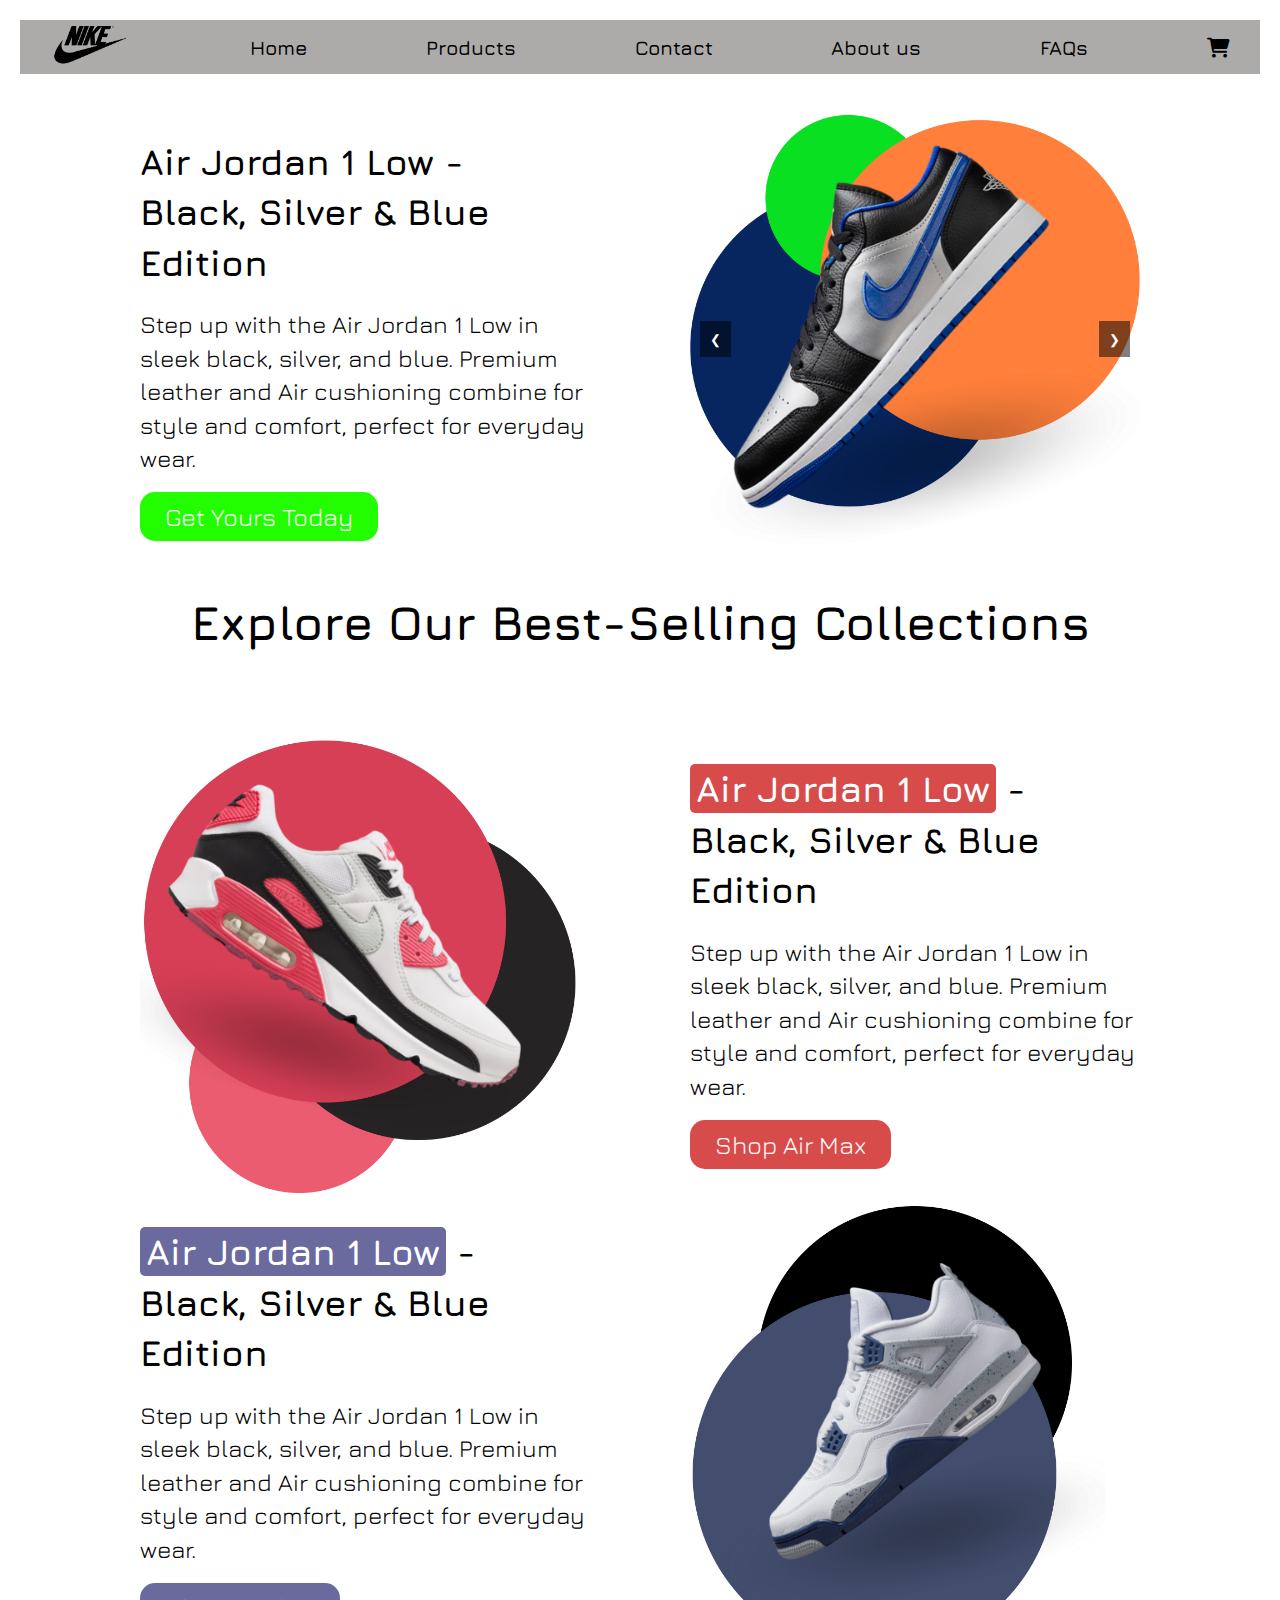
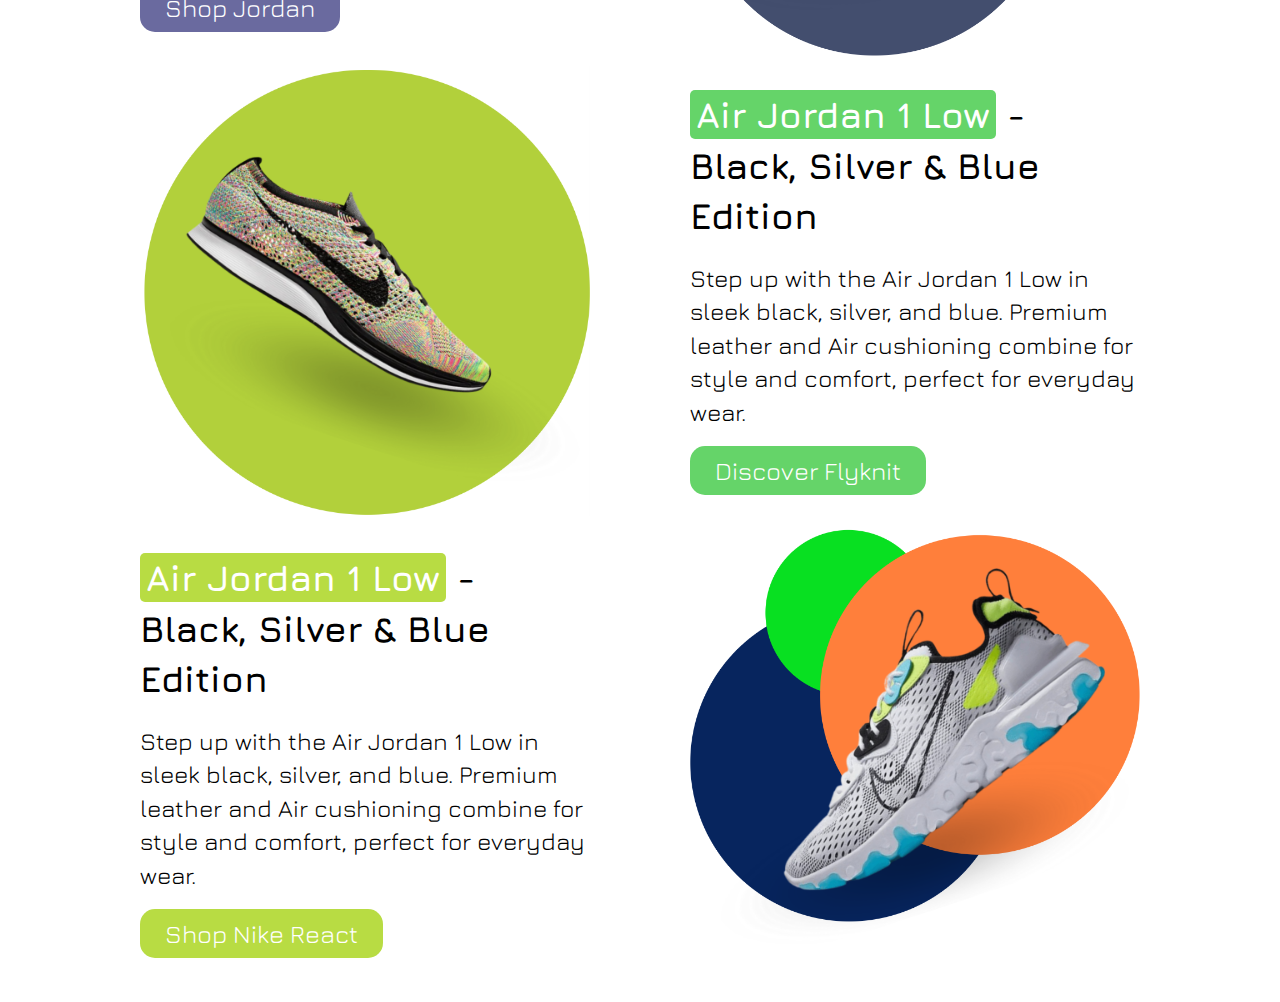
==== commit 5a4cb5b3: "separating faq and fixed navbar" ====
--- a/html/index.html
+++ b/html/index.html
@@ -17,9 +17,12 @@
 <header>
     <nav>
         <div class="menu-toggle" id="mobile-menu">
-            <span class="bar"></span>
-            <span class="bar"></span>
-            <span class="bar"></span>
+            <div class="icon">
+                <span class="bar"></span>
+                <span class="bar"></span>
+                <span class="bar"></span>
+            </div>
+            <a href="#" class="mobile-logo"><img src="../images/S_1.png" alt="Logo Nike" style="max-height: 40px;"></a>
         </div>
         <ul class="nav-list">
             <a href="#"><img src="../images/S_1.png" alt="Logo Nike" style="max-height: 40px;"></a>
@@ -27,9 +30,10 @@
             <li><a href="products.html">Products</a></li>
             <li><a href="contact.html">Contact</a></li>
             <li><a href="about.html">About us</a></li>
-            <li><a href="#faq">FAQs</a></li>
+            <li><a href="faq.html">FAQs</a></li>
             <li><a href="#"><i class="fas fa-shopping-cart"></i></a></li>
         </ul>
+        
     </nav>
 </header>
 <section id="landing">
@@ -111,81 +115,11 @@
             </div>
         </div>
 
-        <div class="Ratting-section">
-            <div class="Ratting-text">
-                <h1>Nike React</h1>
-                <h5>all reviews: 195843</h5>
-            </div>
-            <div class="Ratting-stars"><img src="../landingpageimg/stars.png" alt="4.5 Ratting-stars" class="Ratting-stars-img"></div>
-            <div class="Ratting-images">
-                <img src="../landingpageimg/per1.png" alt="ratting">
-                <img src="../landingpageimg/per2.png" alt="ratting" class="top-ratting-img">
-                <img src="../landingpageimg/per3.png" alt="ratting">
-            </div>
-        </div>
-
 
     </div>
 </section>
 <script src="../js/script.js"></script>
 
-<div class="faq" id="faq">
-    <h2> Frequently Asked Question </h2>
-</div>
-
-<br>
-<br>
-
-<br>
-
-
-<div class="faq-container">
-    <h2>1. Quelles sont les tailles disponibles pour vos chaussures ?</h2>
-    <div class="faq-content">
-        <p>Nous proposons une gamme complète de tailles,
-            allant du 36 au 45 pour les femmes et du 40 au 50 pour les hommes.
-            Chaque produit a un guide des tailles spécifique pour vous aider à trouver la chaussure
-            qui vous convient.</p>
-    </div>
-</div>
-
-<div class="faq-container">
-    <h2>2. Quels sont les modes de paiement acceptés ?</h2>
-    <div class="faq-content">
-        <p>Nous acceptons les paiements via carte de crédit
-            (Visa, MasterCard), PayPal, ainsi que les virements bancaires.
-            Tous les paiements sont sécurisés par un système de cryptage.</p>
-    </div>
-</div>
-
-<div class="faq-container">
-    <h2>3. Comment puis-je suivre ma commande ?</h2>
-    <div class="faq-content">
-        <p>Une fois votre commande expédiée, vous recevrez un e-mail avec un lien de
-            suivi vous permettant de connaître l'état de votre livraison en temps réel.</p>
-    </div>
-</div>
-
-<div class="faq-container">
-    <h2>4. Livrez-vous à l'international ?</h2>
-    <div class="faq-content">
-        <p>Oui, nous livrons dans plusieurs pays à travers le monde.
-            Consultez notre page Livraison pour connaître les destinations et les frais de livraison.</p>
-    </div>
-</div>
-
-<div class="faq-container">
-    <h2>5. Comment choisir la bonne taille ?</h2>
-    <div class="faq-content">
-        <p>
-            Nous recommandons de consulter notre guide des tailles disponible
-            sur chaque page produit. Si vous hésitez entre deux tailles,
-            choisissez celle qui est légèrement plus grande,
-            ou mesurez votre pied pour obtenir la correspondance exacte.</p>
-
-    </div>
-</div>
-
 </body>
 
 </html>--- a/css/style.css
+++ b/css/style.css
@@ -4,48 +4,56 @@
     box-sizing: border-box;
 }
 
-nav img {
-    margin-left: 10%;
-}
+
 
 nav {
-    background-color: #f1f1f1;
+    background-color: #9c9898d3;
     font-family: "Jura", sans-serif;
     font-weight: 600;
     font-size: 20px;
+    width: 100%;
 }
-
+.mobile-logo {
+    display: none;
+    
+}
 nav ul {
     display: flex; /* Affiche le menu par défaut */
     list-style-type: none;
     align-items: center;
     justify-content: space-between;
-    margin-left: 1%;
+    padding: 0 20px;
 }
 
 nav ul li {
-    margin: 0 1em;
     white-space: nowrap;
 }
 
 nav a {
+    display: block;
+    padding: 5px 10px;
     color: black;
     text-decoration: none;
+    
 }
 
 nav ul li a:hover {
     background-color: #9c9898d3;
     border-radius: 1em;
-    padding: 10px;
+    
+
 }
 
 /* Styles pour le menu hamburger */
 .menu-toggle {
     display: none; /* Cacher le toggle par défaut */
+    cursor: pointer;
+    justify-content: space-between;
+}
+.menu-toggle .icon {
+    display: flex;
     flex-direction: column;
-    cursor: pointer;
 }
-
 .bar {
     height: 3px;
     width: 25px;
@@ -61,15 +69,17 @@
 /* Media query pour les appareils mobiles */
 @media (max-width: 768px) {
     nav ul {
-        margin-top: 5%;
         flex-direction: column;
         position: absolute;
         background: #f1f1f1;
         width: 100%;
         top: 60px; /* Ajustez en fonction de votre header */
         left: 0;
-        z-index: 10; /* Assurez-vous que le menu est au-dessus d'autres éléments */
+        z-index: 200; /* Assurez-vous que le menu est au-dessus d'autres éléments */
         display: none; /* Masque le menu par défaut */
+    }
+    .mobile-logo {
+        display: block;
     }
 
     nav ul.active {
@@ -103,113 +113,3 @@
     padding: 20px;
 }
 
-.faq {
-    display: flex; 
-    justify-content: center; 
-    align-items: center; 
-    padding: 10px ; 
-    border: 1px solid #ccc; 
-    background-color: #ccc;
-    border-radius: 40px;
-    text-align: center; 
-    margin: 0 auto;
-   
-}
-@media (max-width: 768px) {
-  .faq {
-    /* margin-top:300px; */
-  }
-}
-
-.faq-container {
-    border-radius: 20px;
-    padding: 20px;
-    max-width: 600px; 
-    width: 90%; 
-    margin: 20px auto; 
-    box-shadow: 0 4px 8px rgba(0, 0, 0, 0.1);
-    background-color: white;
-}
-
-h2 {
-    font-size: 18px;
-    color: #333;
-    margin-bottom: 10px;
-    font-weight: bold;
-}
-
-.faq-content {
-    background-color: white; 
-    border-radius: 15px;
-    padding: 20px;
-    box-shadow: inset 0 2px 4px rgba(0, 0, 0, 0.1);
-}
-
-p {
-    font-size: 14px;
-    color: #555;
-    margin: 0;
-    line-height: 1.6;
-}
-
-/*  mobile */
-@media (max-width: 599px) {
-    .faq {
-        width: 50%; 
-        font-size: 14px;
-        margin-left: 25%; 
-margin-top: 15%;
-    }
-
-    .faq-container {
-        padding: 10px; 
-    }
-
-    h2 {
-        font-size: 16px;
-    }
-
-    p {
-        font-size: 12px;
-    }
-}
-
-/* tablette */
-@media (min-width: 600px) and (max-width: 1023px) {
-    .faq {
-        width: 70%; 
-        font-size: 16px; 
-    }
-
-    .faq-container {
-        padding: 15px;
-    }
-
-    h2 {
-        font-size: 17px; 
-    }
-
-    p {
-        font-size: 13px;
-    }
-}
-
-/* desktop */
-@media (min-width: 1024px) {
-    .faq {
-        width: 50%; 
-        font-size: 18px; 
-    }
-
-    .faq-container {
-        padding: 20px; 
-    }
-
-    h2 {
-        font-size: 18px; 
-    }
-
-    p {
-        font-size: 14px;
-    }
-}
--- a/css/landingpage.css
+++ b/css/landingpage.css
@@ -178,9 +178,6 @@
     background-color: rgb(184, 220, 67);
 }
 
-.faq{
-    margin-top: 6%;
-}
 
 @media (max-width: 1190px) {
     .landing-container {
@@ -298,20 +295,3 @@
 .carousel-button.next {
     right: 10px;
 }
-
-
-.Ratting-text{
-    text-align: center;
-    margin-top: 25px;
-}
-
-.Ratting-text h1{
-    font-size: 48px;
-    margin-bottom: 8px;
-}
-
-.Ratting-stars-img{
-    width: 300px;
-    display: flex;
-    justify-self: center;
-}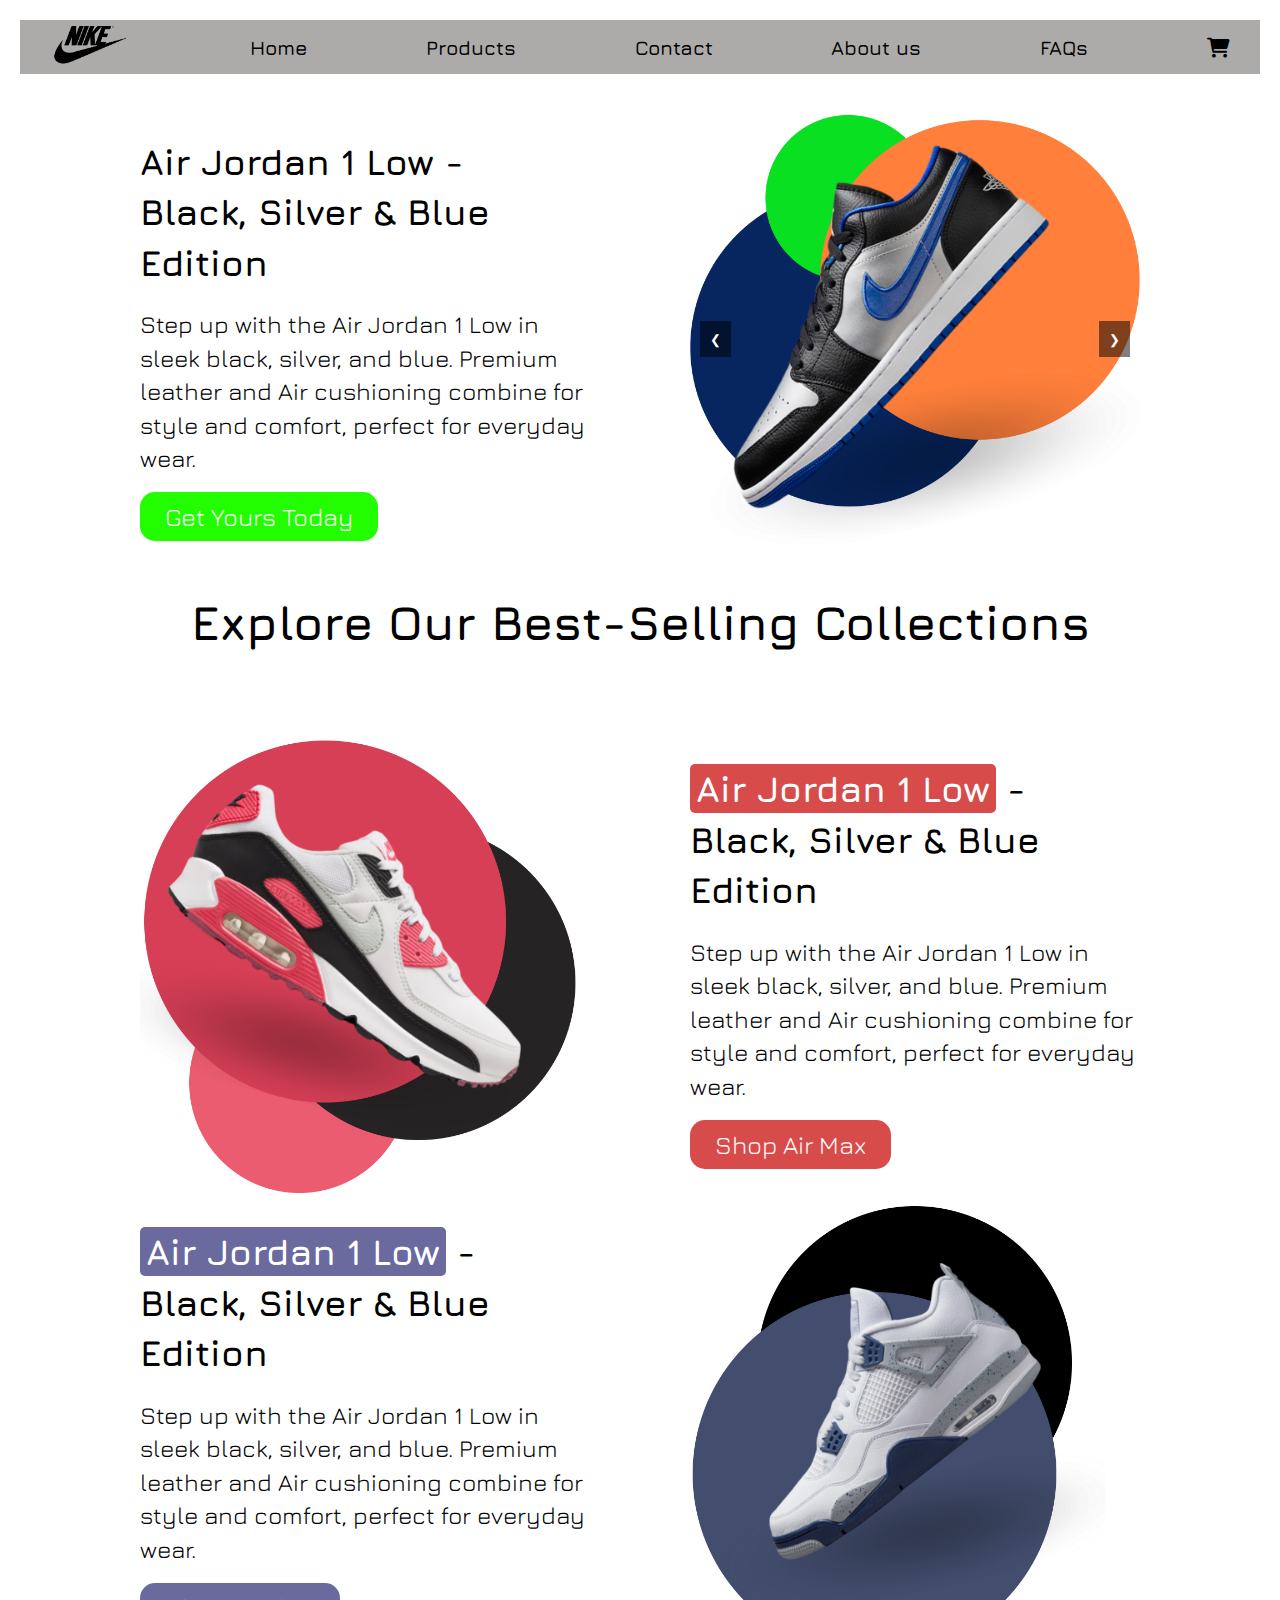
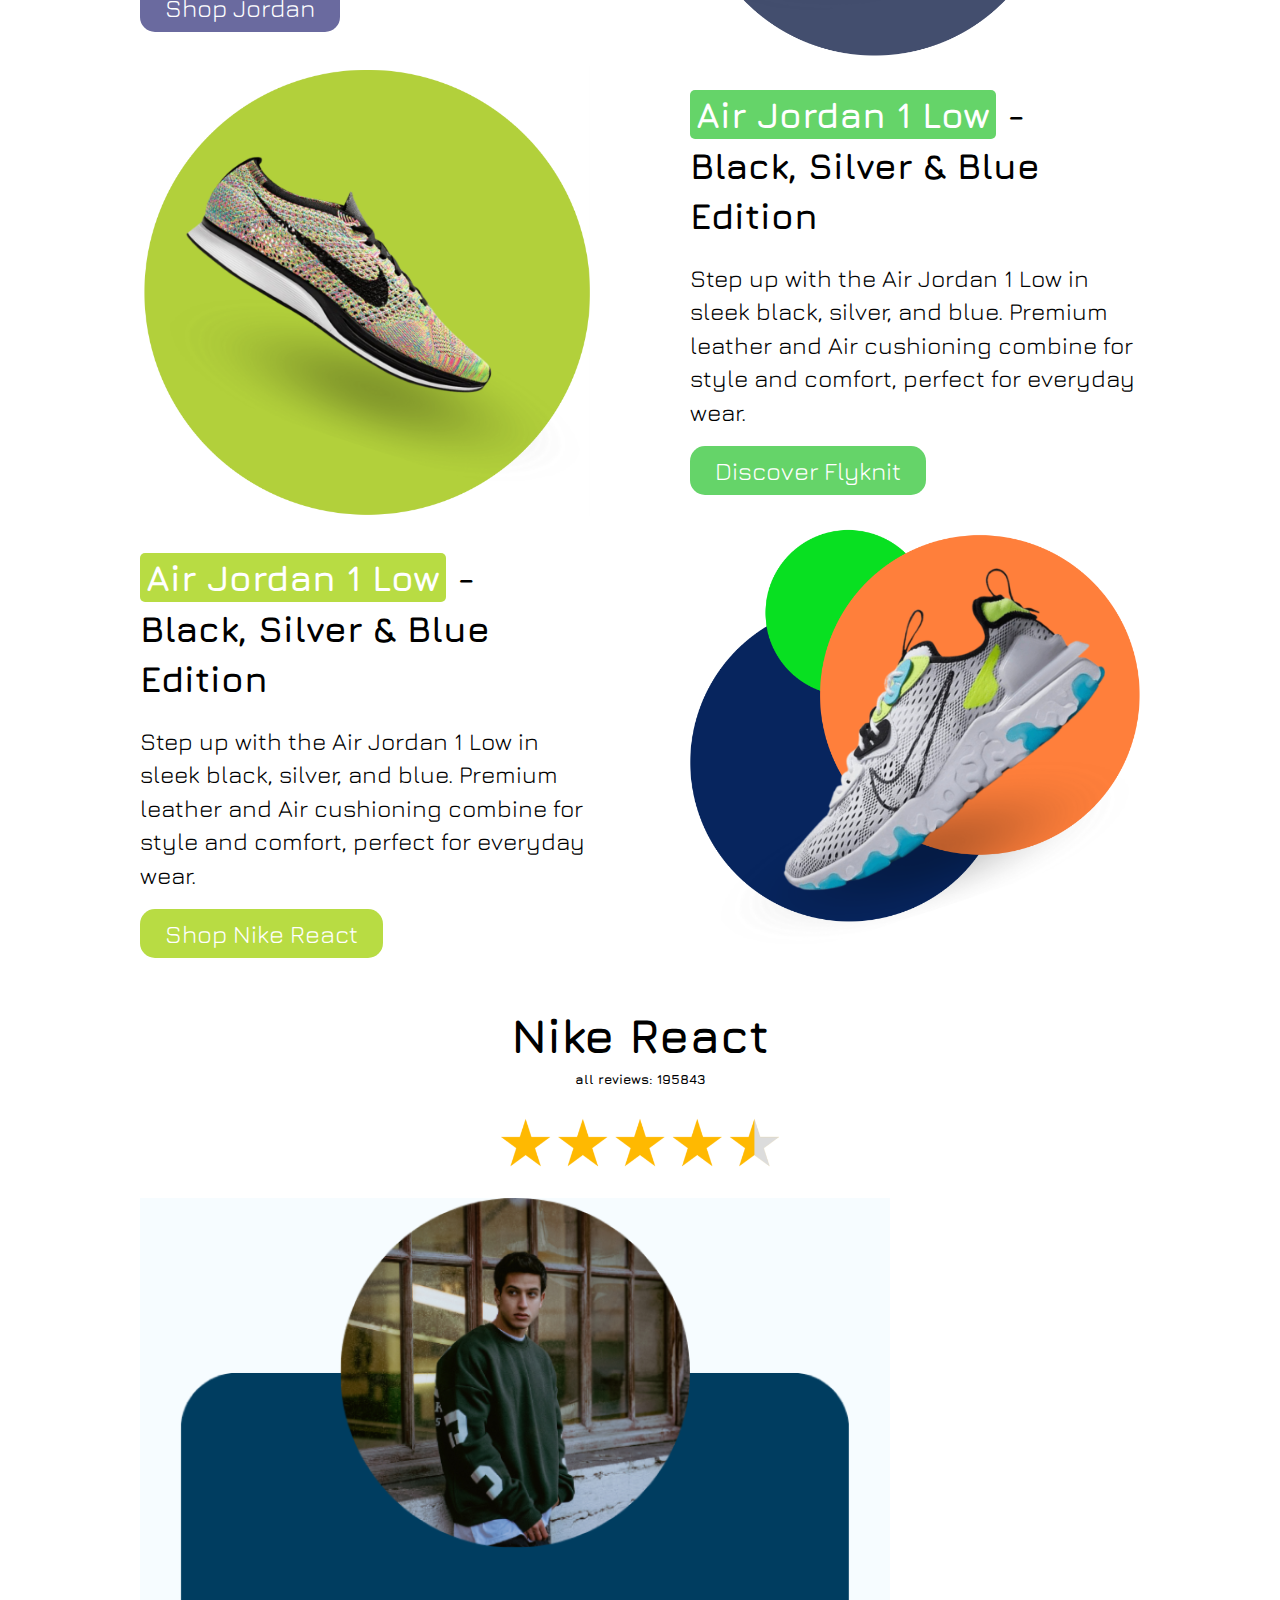
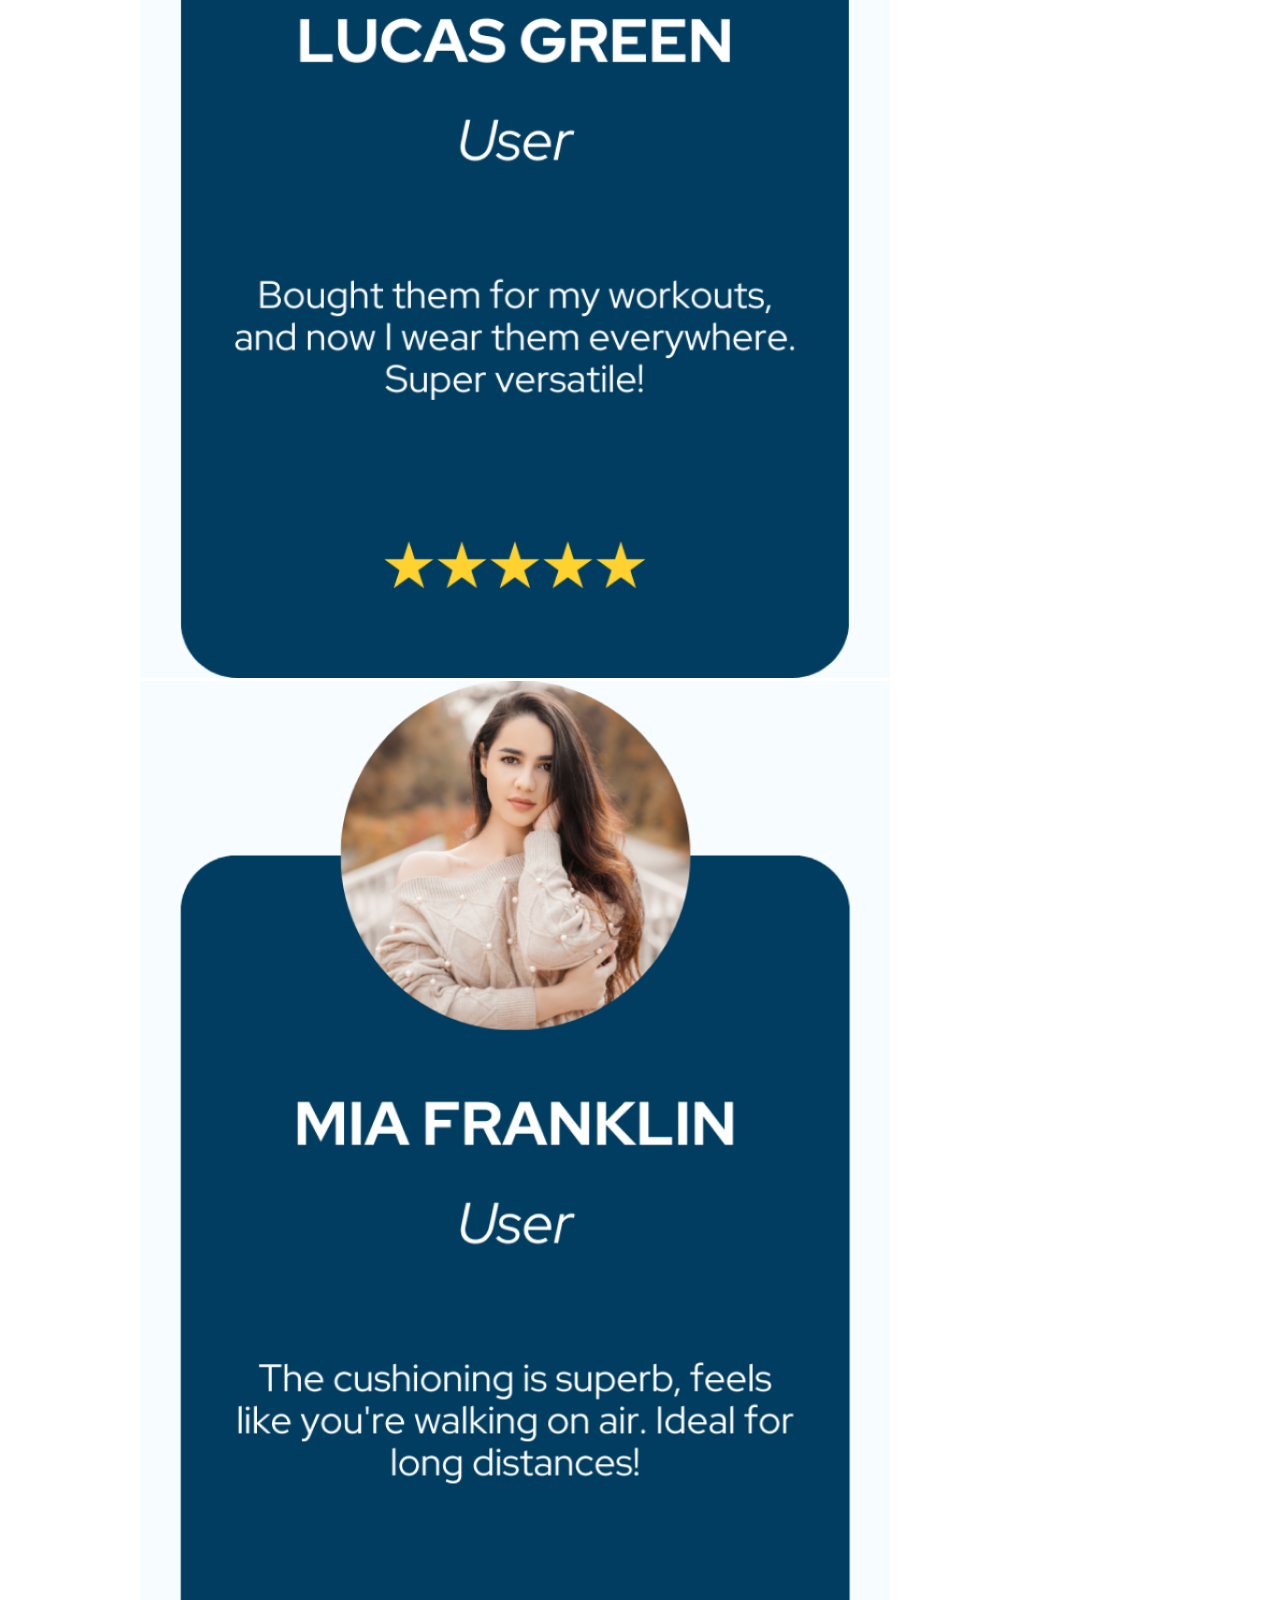
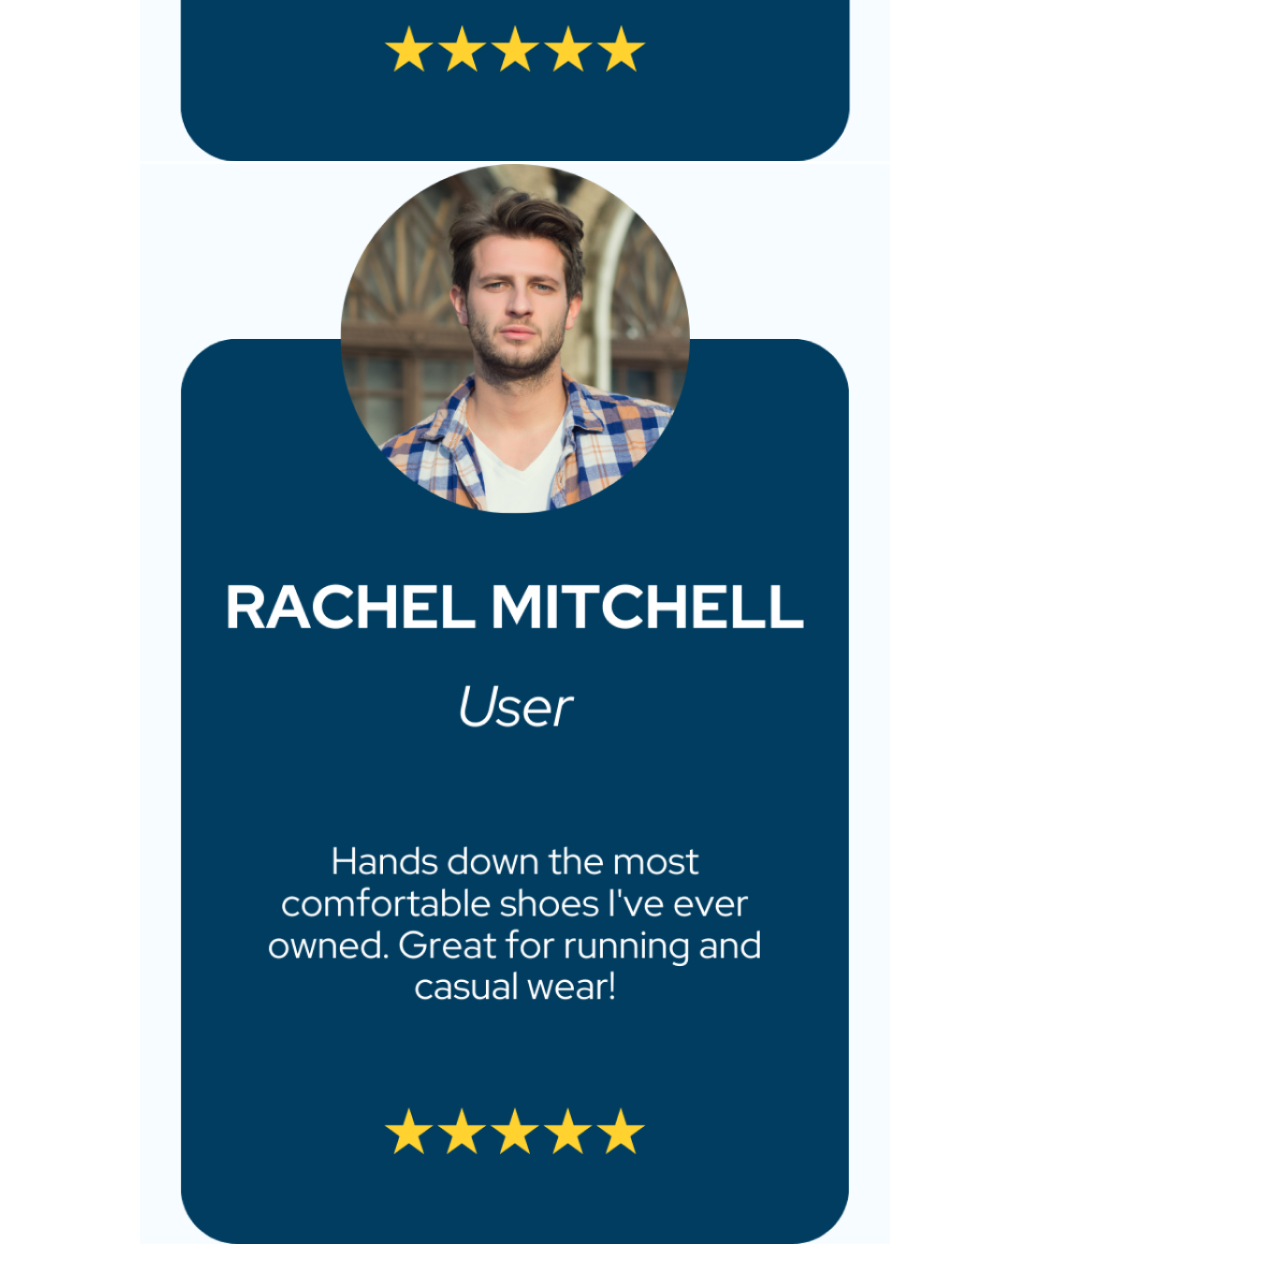
==== commit 9e72456a: "Merge branch 'main' into landingPage" ====
--- a/html/index.html
+++ b/html/index.html
@@ -115,6 +115,19 @@
             </div>
         </div>
 
+        <div class="Ratting-section">
+            <div class="Ratting-text">
+                <h1>Nike React</h1>
+                <h5>all reviews: 195843</h5>
+            </div>
+            <div class="Ratting-stars"><img src="../landingpageimg/stars.png" alt="4.5 Ratting-stars" class="Ratting-stars-img"></div>
+            <div class="Ratting-images">
+                <img src="../landingpageimg/per1.png" alt="ratting">
+                <img src="../landingpageimg/per2.png" alt="ratting" class="top-ratting-img">
+                <img src="../landingpageimg/per3.png" alt="ratting">
+            </div>
+        </div>
+
 
     </div>
 </section>
--- a/css/landingpage.css
+++ b/css/landingpage.css
@@ -295,3 +295,20 @@
 .carousel-button.next {
     right: 10px;
 }
+
+
+.Ratting-text{
+    text-align: center;
+    margin-top: 25px;
+}
+
+.Ratting-text h1{
+    font-size: 48px;
+    margin-bottom: 8px;
+}
+
+.Ratting-stars-img{
+    width: 300px;
+    display: flex;
+    justify-self: center;
+}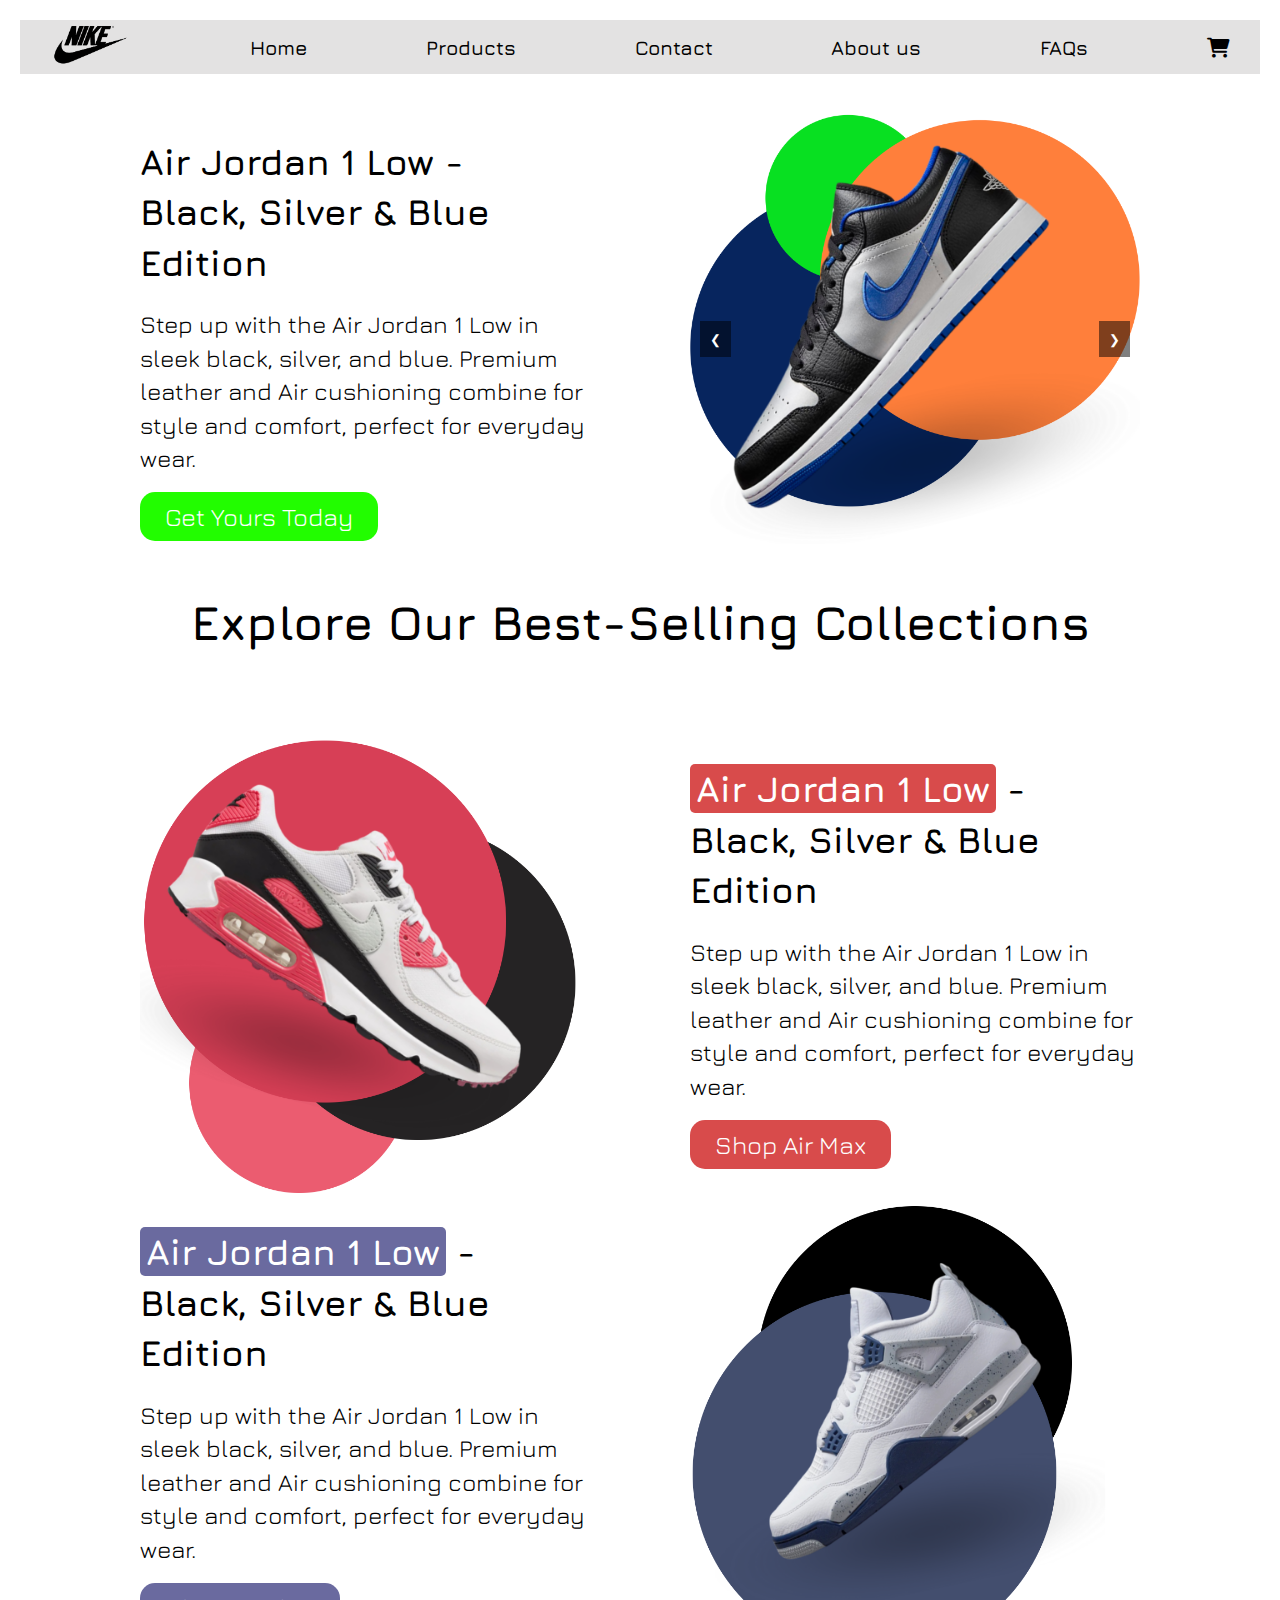
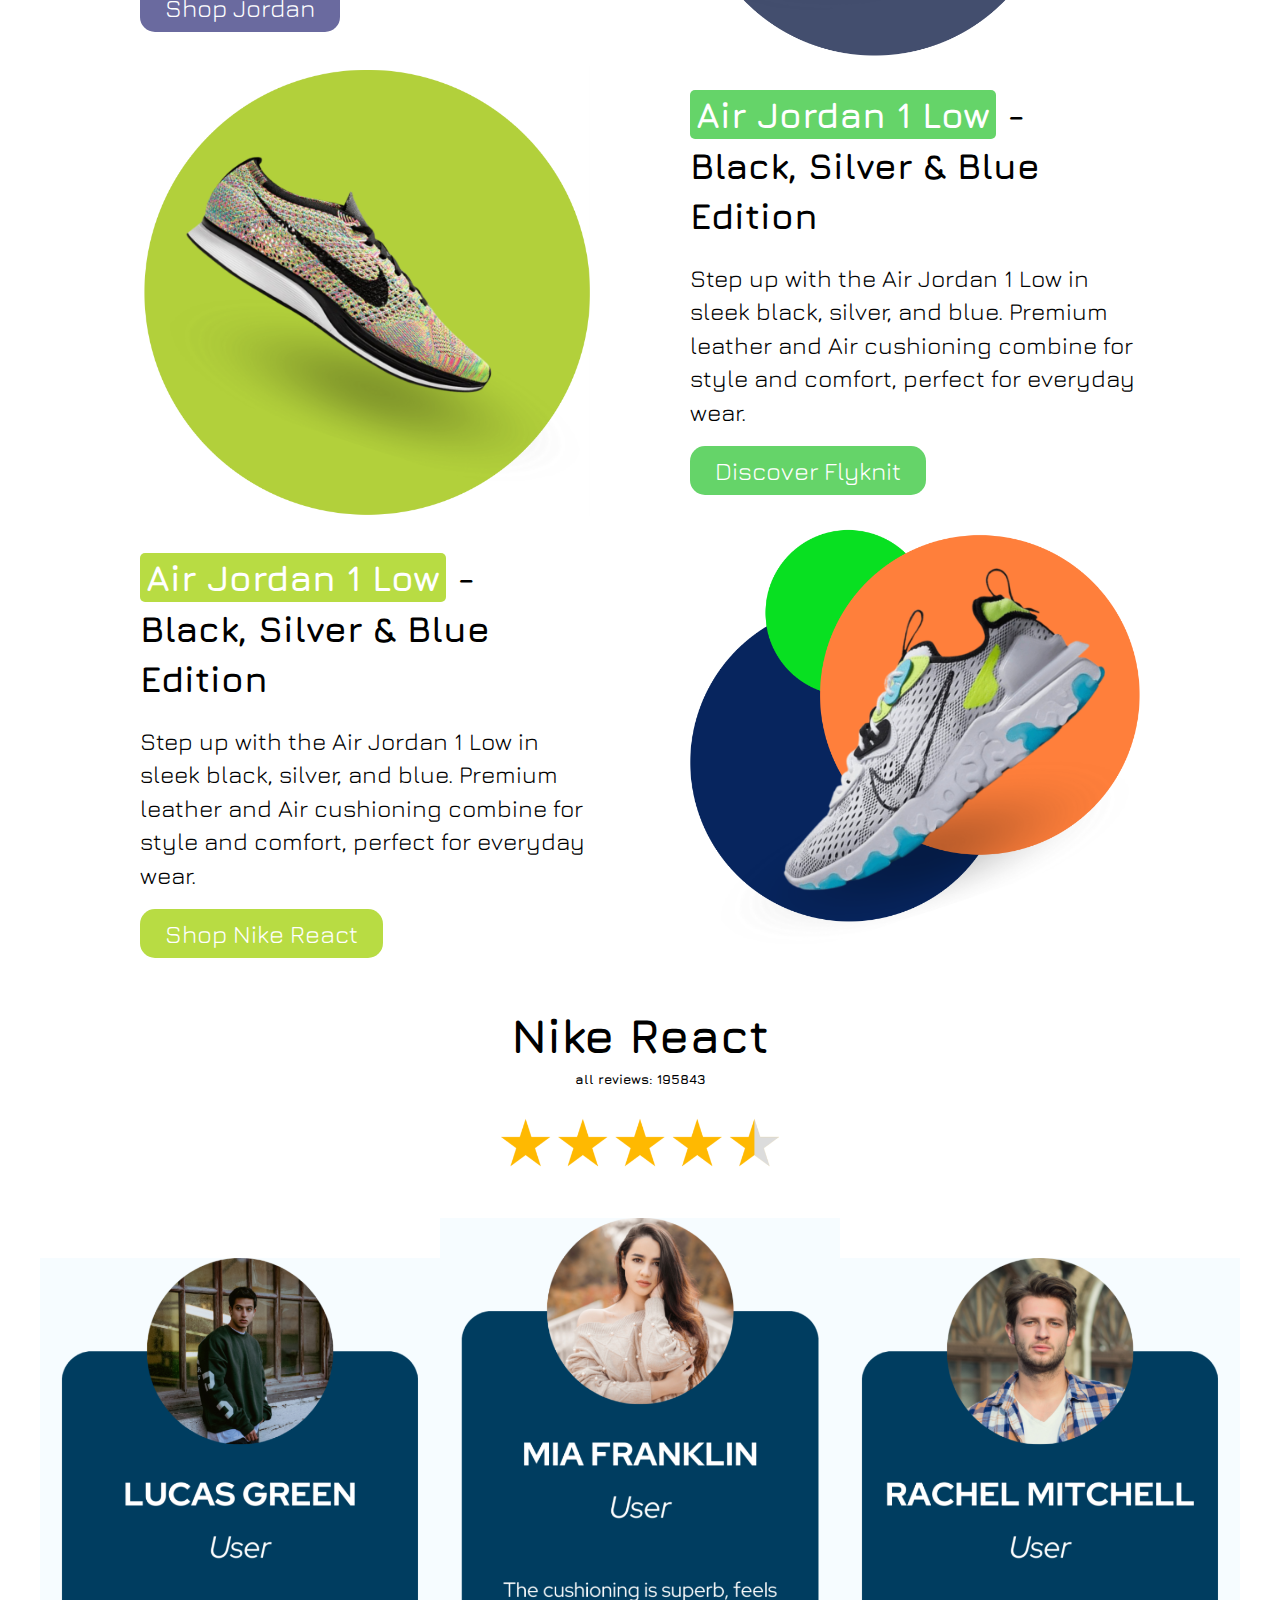
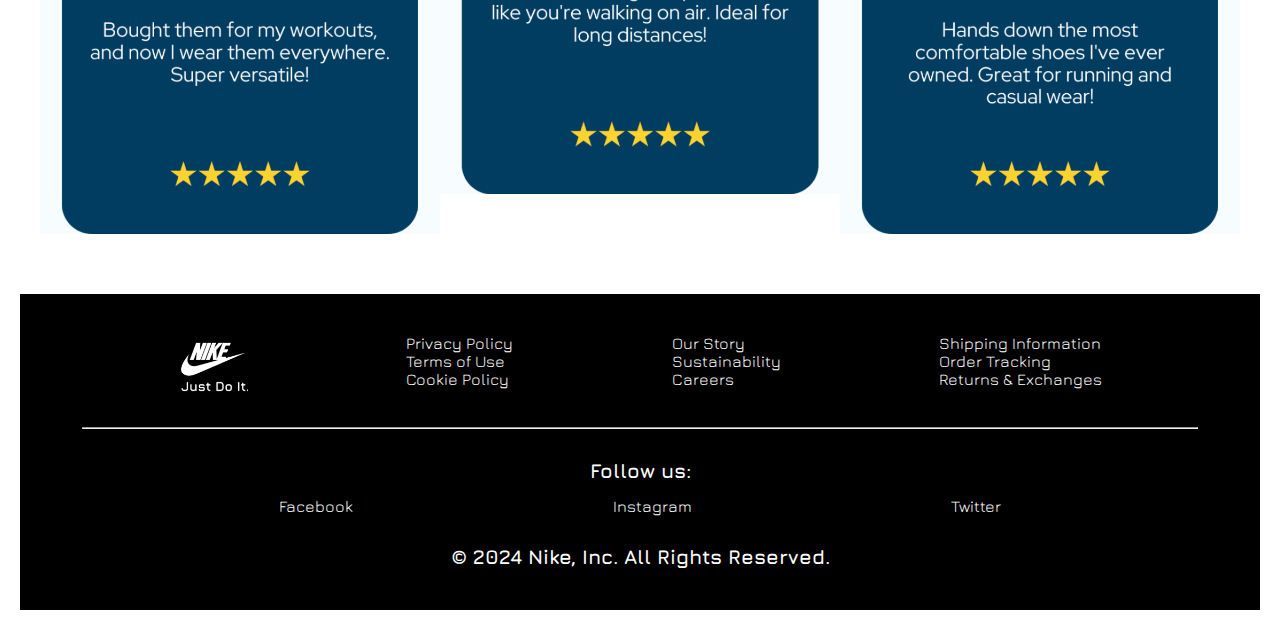
==== commit 7d14a7be: "bg color footer testimonials" ====
--- a/html/index.html
+++ b/html/index.html
@@ -33,7 +33,7 @@
             <li><a href="faq.html">FAQs</a></li>
             <li><a href="#"><i class="fas fa-shopping-cart"></i></a></li>
         </ul>
-        
+
     </nav>
 </header>
 <section id="landing">
@@ -120,11 +120,12 @@
                 <h1>Nike React</h1>
                 <h5>all reviews: 195843</h5>
             </div>
-            <div class="Ratting-stars"><img src="../landingpageimg/stars.png" alt="4.5 Ratting-stars" class="Ratting-stars-img"></div>
+            <div class="Ratting-stars"><img src="../landingpageimg/stars.png" alt="4.5 Ratting-stars"
+                    class="Ratting-stars-img"></div>
             <div class="Ratting-images">
-                <img src="../landingpageimg/per1.png" alt="ratting">
-                <img src="../landingpageimg/per2.png" alt="ratting" class="top-ratting-img">
-                <img src="../landingpageimg/per3.png" alt="ratting">
+                <img src="../landingpageimg/per1.png" alt="ratting" class="ratting-img">
+                <img src="../landingpageimg/per2.png" alt="ratting" class="ratting-img top">
+                <img src="../landingpageimg/per3.png" alt="ratting" class="ratting-img">
             </div>
         </div>
 
@@ -133,6 +134,49 @@
 </section>
 <script src="../js/script.js"></script>
 
+<footer>
+    <div class="footer-top">
+        <div class="footer-slogan">
+            <img src="../landingpageimg/S-lg.png" alt="Just Do it" class="footer-slogan-img">
+        </div>
+
+        <div class="footer-content C1">
+            <p>
+                <a href="#">Privacy Policy</a></br>
+                <a href="#">Terms of Use</a></br>
+                <a href="#">Cookie Policy</a></br>
+            </p>
+        </div>
+        <div class="footer-content C2">
+            <p>
+                <a href="#">Our Story</a></br>
+                <a href="#">Sustainability</a></br>
+                <a href="#">Careers</a></br>
+            </p>
+        </div>
+        <div class="footer-content C3">
+            <p>
+                <a href="#">Shipping Information</a></br>
+                <a href="#">Order Tracking</a></br>
+                <a href="#">Returns & Exchanges</a></br>
+            </p>
+        </div>
+    </div>
+    <div class="footer-bottom">
+        <hr>
+        <h4>Follow us:</h4>
+        <div class="footer-social">
+            <a href="https://www.facebook.com/">Facebook</a>
+            <a href="https://www.instagram.com/">Instagram</a>
+            <a href="https://twitter.com/">Twitter</a>
+        </div>
+        <div class="copyright">
+            <h4>© 2024 Nike, Inc. All Rights Reserved.</h4>
+            <h3>P</h3>
+        </div>
+    </div>
+</footer>
+
 </body>
 
 </html>--- a/css/style.css
+++ b/css/style.css
@@ -7,7 +7,7 @@
 
 
 nav {
-    background-color: #9c9898d3;
+    background-color: #b9b6b666;
     font-family: "Jura", sans-serif;
     font-weight: 600;
     font-size: 20px;
--- a/css/landingpage.css
+++ b/css/landingpage.css
@@ -5,7 +5,7 @@
     font-family: "Jura", sans-serif;
 }
 
-html{
+html {
     scroll-behavior: smooth;
 }
 
@@ -66,27 +66,27 @@
     background-image: url(../landingpageimg/div-bg.png);
 }
 
-.i1{
+.i1 {
     background-image: url(../landingpageimg/div-bg.png);
 }
 
-.i2{
+.i2 {
     background-image: url(../landingpageimg/div-bg1.png);
 }
 
-.i3{
+.i3 {
     background-image: url(../landingpageimg/div-bg2.png);
 }
 
-.i4{
+.i4 {
     background-image: url(../landingpageimg/div-bg3.png);
 }
 
-.i4{
+.i4 {
     background-image: url(../landingpageimg/div-gb4.png);
 }
 
-.Collections-title{
+.Collections-title {
     text-align: center;
     margin-bottom: 10%;
     font-size: 48px;
@@ -141,7 +141,7 @@
     line-height: 1.4;
 }
 
-.btn{
+.btn {
     border: none;
     border-radius: 15px;
     margin-top: 16px;
@@ -153,28 +153,28 @@
 
 }
 
-.stylebtn{
+.stylebtn {
     text-decoration: none;
     color: white;
 }
 
-.btn-1{
+.btn-1 {
     background-color: rgb(34, 253, 0);
 }
 
-.btn-2{
+.btn-2 {
     background-color: rgb(216, 75, 75);
 }
 
-.btn-3{
+.btn-3 {
     background-color: rgb(106, 106, 159);
 }
 
-.btn-4{
+.btn-4 {
     background-color: rgb(101, 212, 105);
 }
 
-.btn-5{
+.btn-5 {
     background-color: rgb(184, 220, 67);
 }
 
@@ -212,22 +212,23 @@
         max-width: 600px;
     }
 
-    .flex-cnt{
+    .flex-cnt {
         flex-direction: column-reverse;
     }
 
-    .flex-cnt1{
+    .flex-cnt1 {
         flex-direction: column-reverse;
     }
 
-    .flex-cnt2{
+    .flex-cnt2 {
         flex-direction: column-reverse;
     }
 
-    .flex-cnt3{
+    .flex-cnt3 {
         flex-direction: column-reverse;
     }
-    .flex-cnt4{
+
+    .flex-cnt4 {
         flex-direction: column-reverse;
     }
 
@@ -240,7 +241,7 @@
         text-align: center;
     }
 
-    .faq{
+    .faq {
         margin-top: 6%;
     }
 
@@ -297,18 +298,130 @@
 }
 
 
-.Ratting-text{
+.Ratting-text {
     text-align: center;
     margin-top: 25px;
 }
 
-.Ratting-text h1{
+.Ratting-text h1 {
     font-size: 48px;
     margin-bottom: 8px;
 }
 
-.Ratting-stars-img{
+.Ratting-stars-img {
     width: 300px;
     display: flex;
     justify-self: center;
+}
+
+.Ratting-images {
+    display: flex;
+    flex-direction: row;
+    justify-content: center;
+    align-items: center;
+}
+
+.ratting-img {
+    width: 40%;
+    height: auto;
+    margin-top: 60px;
+}
+
+.top {
+    width: 40%;
+    height: auto;
+    margin-top: -20px;
+}
+
+footer {
+    background-color: black;
+    margin-top: 60px;
+}
+
+.footer-slogan-img {
+    width: 70px;
+    margin-top: 30px;
+}
+
+.footer-top {
+    display: flex;
+    flex-direction: row;
+    justify-content: space-evenly;
+    margin-bottom: 30px;
+    
+}
+
+.footer-content {
+    margin-top: 40px;
+}
+
+.footer-content a {
+    text-decoration: none;
+    color: white;
+}
+
+.footer-bottom hr {
+    margin: 0 auto;
+    width: 90%;
+    margin-bottom: 30px;
+}
+
+.footer-bottom h4 {
+    text-align: center;
+    color: white;
+    margin-bottom: 15px;
+    font-size: 20px;
+}
+
+.footer-social {
+    display: flex;
+    flex-direction: row;
+    justify-content: space-evenly;
+    margin-bottom: 30px;
+}
+
+.footer-social a {
+    text-decoration: none;
+    color: white;
+}
+
+.copyright h4 {
+    margin-bottom: 20px;
+}
+
+
+@media screen and (max-width: 840px) {
+    .Ratting-images {
+        display: flex;
+        flex-direction: column;
+        justify-content: center;
+        align-items: center;
+    }
+
+    .ratting-img {
+        width: 60%;
+        height: auto;
+        margin-top: 60px;
+    }
+
+    .Ratting-stars-img {
+        width: 250px;
+        display: flex;
+        justify-self: center;
+    }
+
+    .footer-top {
+        font-size: 80%;
+        flex-wrap: wrap;
+        gap: 20px;
+    }
+
+    .footer-bottom{
+        flex-wrap: wrap;
+        gap: 20px;
+    }
+
+    .footer-bottom h4{
+        font-size: 80%;
+    }
 }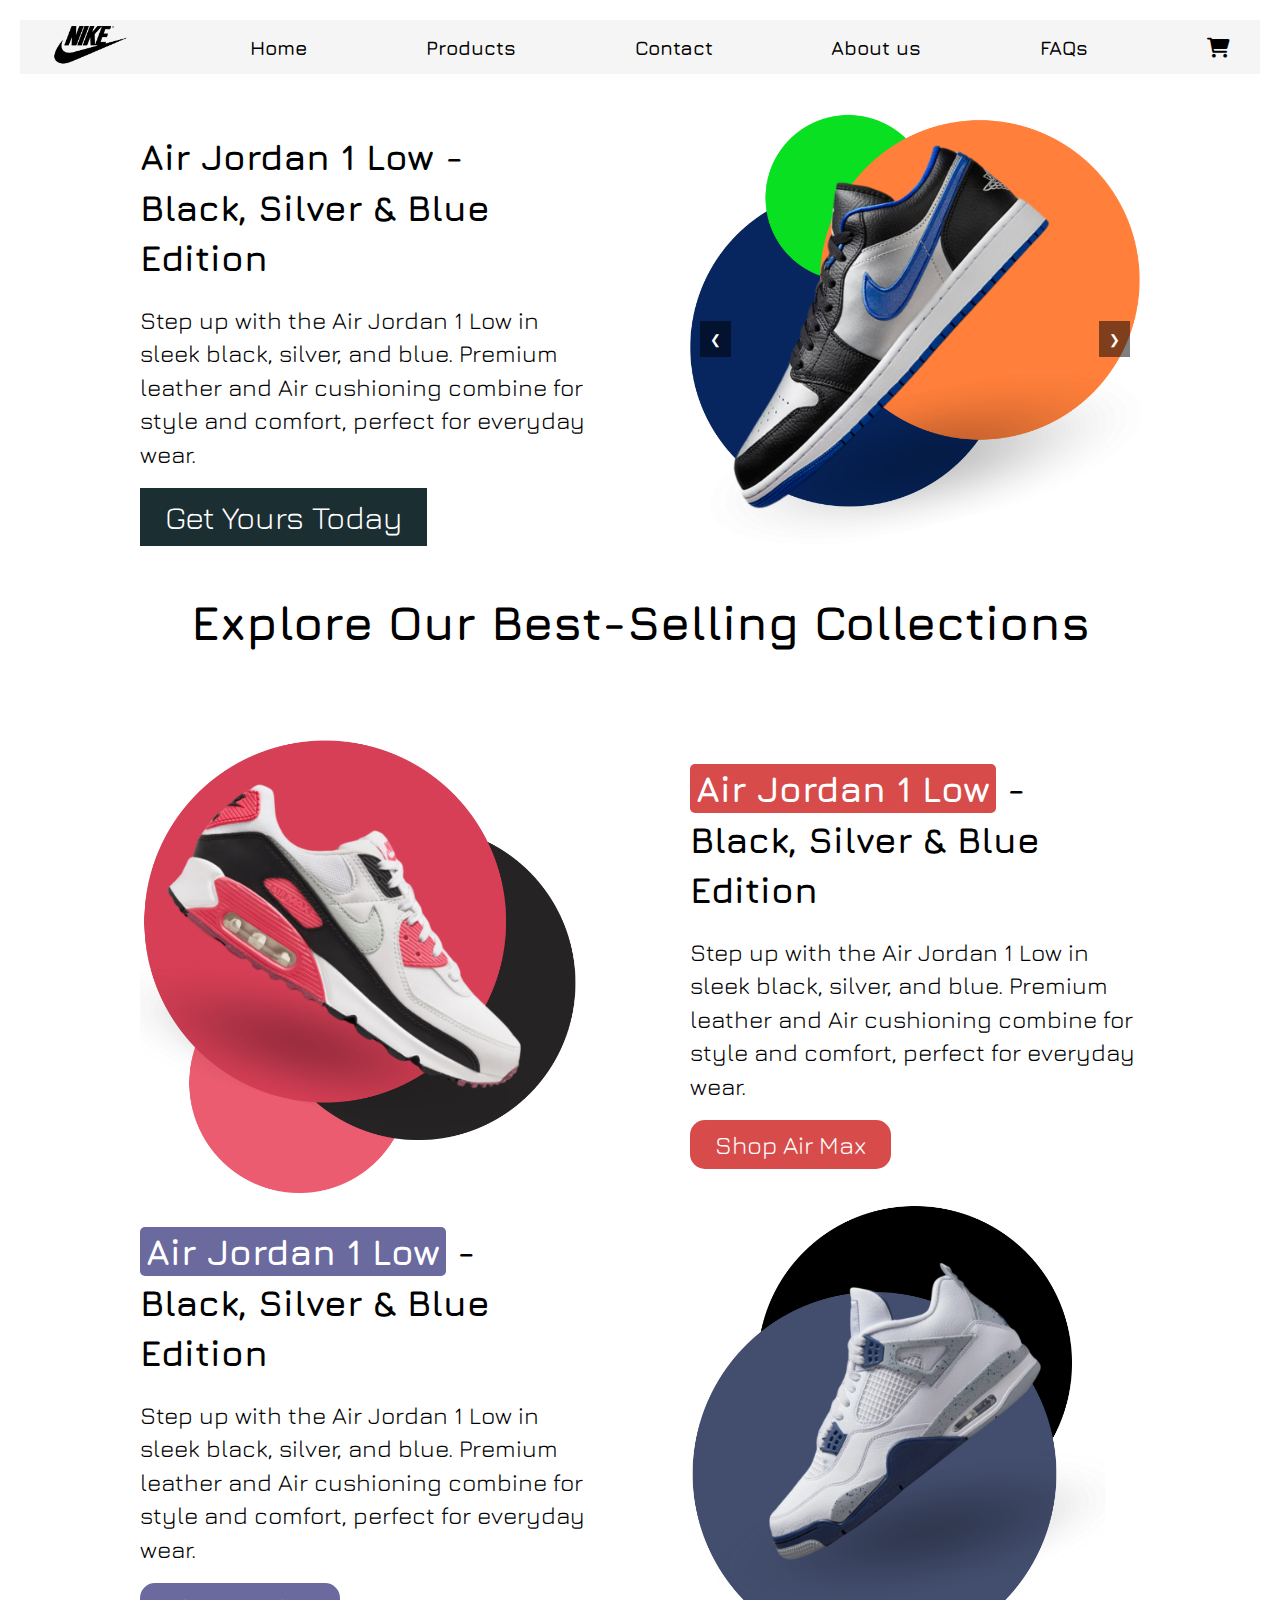
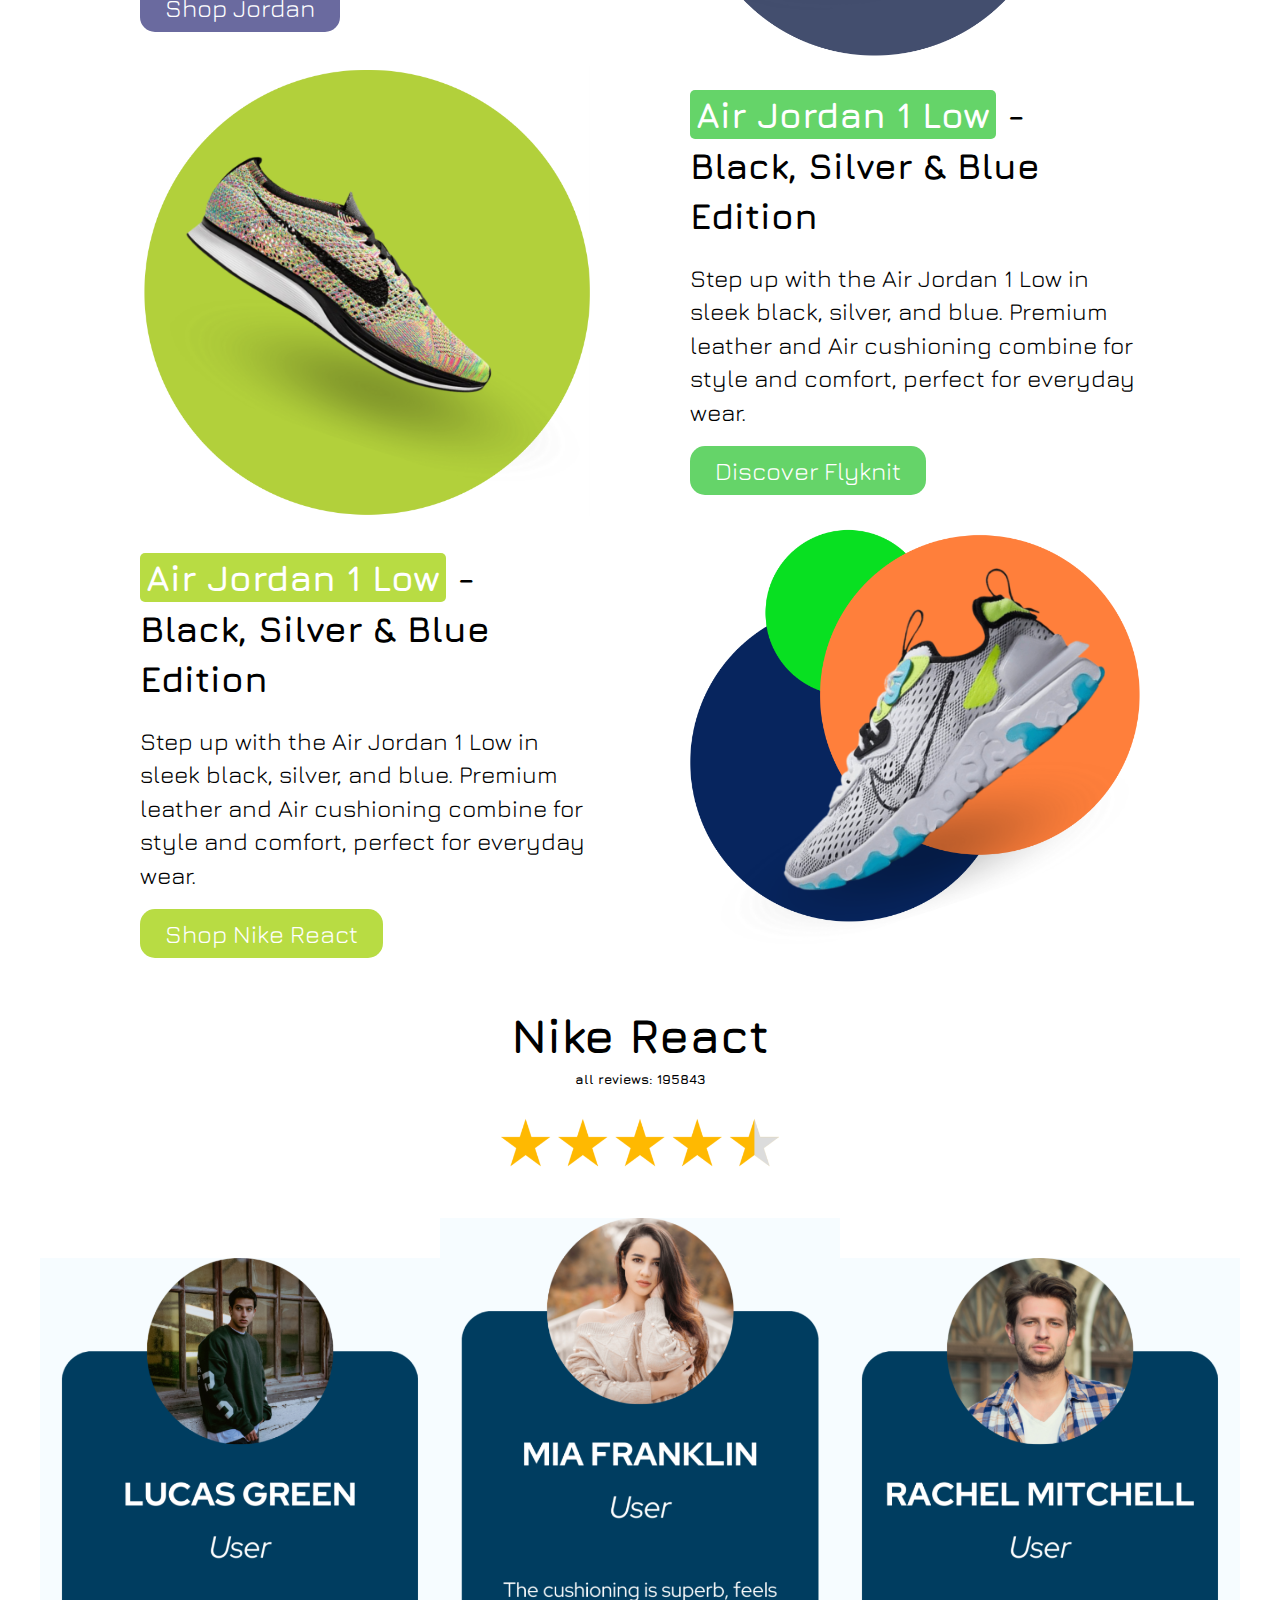
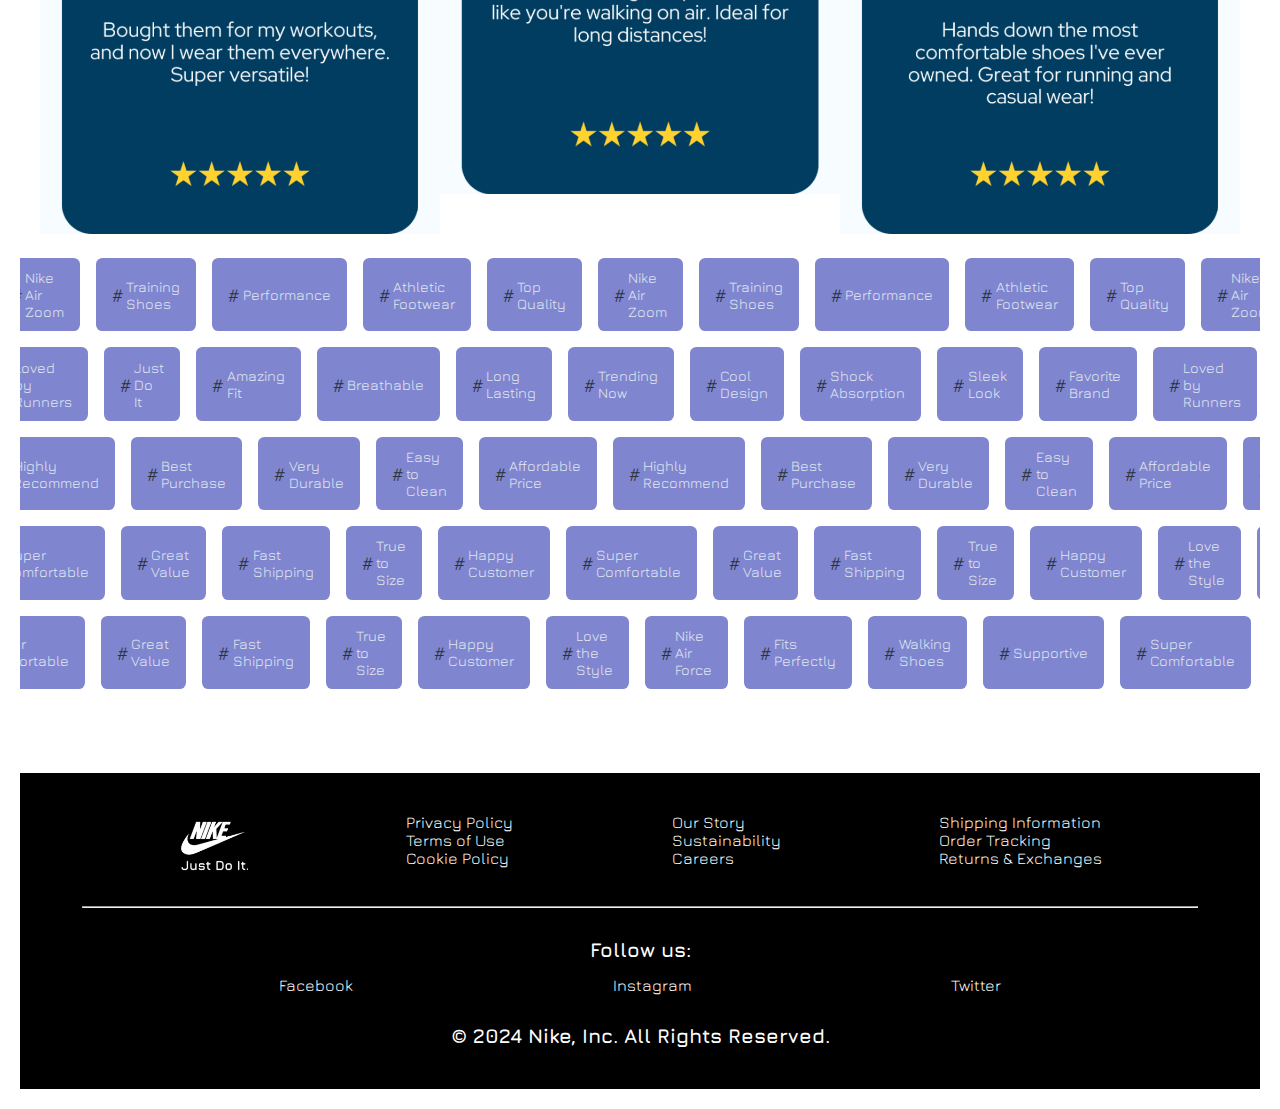
==== commit 65673ca2: "button animation" ====
--- a/html/index.html
+++ b/html/index.html
@@ -134,6 +134,317 @@
 </section>
 <script src="../js/script.js"></script>
 
+<div class="app">
+    <div class="tag-list">
+        <div class="loop-slider" style="--duration:105951ms; --direction:normal;">
+            <div class="inner">
+                <div class="tag"><span>#</span> Nike Air Max</div>
+                <div class="tag"><span>#</span> Running Shoes</div>
+                <div class="tag"><span>#</span> Best Comfort</div>
+                <div class="tag"><span>#</span> Stylish Sneakers</div>
+                <div class="tag"><span>#</span> Lightweight</div>
+                <div class="tag"><span>#</span> Nike Air Zoom</div>
+                <div class="tag"><span>#</span> Training Shoes</div>
+                <div class="tag"><span>#</span> Performance</div>
+                <div class="tag"><span>#</span> Athletic Footwear</div>
+                <div class="tag"><span>#</span> Top Quality</div>
+                <div class="tag"><span>#</span> Nike Air Zoom</div>
+                <div class="tag"><span>#</span> Training Shoes</div>
+                <div class="tag"><span>#</span> Performance</div>
+                <div class="tag"><span>#</span> Athletic Footwear</div>
+                <div class="tag"><span>#</span> Top Quality</div>
+                <div class="tag"><span>#</span> Nike Air Zoom</div>
+                <div class="tag"><span>#</span> Training Shoes</div>
+                <div class="tag"><span>#</span> Performance</div>
+                <div class="tag"><span>#</span> Athletic Footwear</div>
+                <div class="tag"><span>#</span> Top Quality</div>
+                <div class="tag"><span>#</span> Nike Air Max</div>
+                <div class="tag"><span>#</span> Running Shoes</div>
+                <div class="tag"><span>#</span> Best Comfort</div>
+                <div class="tag"><span>#</span> Stylish Sneakers</div>
+                <div class="tag"><span>#</span> Lightweight</div>
+                <div class="tag"><span>#</span> Nike Air Zoom</div>
+                <div class="tag"><span>#</span> Training Shoes</div>
+                <div class="tag"><span>#</span> Performance</div>
+                <div class="tag"><span>#</span> Athletic Footwear</div>
+                <div class="tag"><span>#</span> Top Quality</div>
+                <div class="tag"><span>#</span> Nike Air Max</div>
+                <div class="tag"><span>#</span> Running Shoes</div>
+                <div class="tag"><span>#</span> Best Comfort</div>
+                <div class="tag"><span>#</span> Stylish Sneakers</div>
+                <div class="tag"><span>#</span> Lightweight</div>
+                <!-- duplicated content -->
+                <div class="tag"><span>#</span> Nike Air Zoom</div>
+                <div class="tag"><span>#</span> Training Shoes</div>
+                <div class="tag"><span>#</span> Performance</div>
+                <div class="tag"><span>#</span> Athletic Footwear</div>
+                <div class="tag"><span>#</span> Top Quality</div>
+                <div class="tag"><span>#</span> Nike Air Max</div>
+                <div class="tag"><span>#</span> Running Shoes</div>
+                <div class="tag"><span>#</span> Best Comfort</div>
+                <div class="tag"><span>#</span> Stylish Sneakers</div>
+                <div class="tag"><span>#</span> Lightweight</div>
+                <div class="tag"><span>#</span> Nike Air Zoom</div>
+                <div class="tag"><span>#</span> Training Shoes</div>
+                <div class="tag"><span>#</span> Performance</div>
+                <div class="tag"><span>#</span> Athletic Footwear</div>
+                <div class="tag"><span>#</span> Top Quality</div>
+                <div class="tag"><span>#</span> Nike Air Max</div>
+                <div class="tag"><span>#</span> Running Shoes</div>
+                <div class="tag"><span>#</span> Best Comfort</div>
+                <div class="tag"><span>#</span> Stylish Sneakers</div>
+                <div class="tag"><span>#</span> Lightweight</div>
+                <div class="tag"><span>#</span> Nike Air Zoom</div>
+                <div class="tag"><span>#</span> Training Shoes</div>
+                <div class="tag"><span>#</span> Performance</div>
+                <div class="tag"><span>#</span> Athletic Footwear</div>
+                <div class="tag"><span>#</span> Top Quality</div>
+                <div class="tag"><span>#</span> Nike Air Zoom</div>
+                <div class="tag"><span>#</span> Training Shoes</div>
+                <div class="tag"><span>#</span> Performance</div>
+                <div class="tag"><span>#</span> Athletic Footwear</div>
+                <div class="tag"><span>#</span> Top Quality</div>
+            </div>
+        </div>
+        <div class="loop-slider" style="--duration:109260ms; --direction:reverse;">
+            <div class="inner">
+                <div class="tag"><span>#</span> Loved by Runners</div>
+                <div class="tag"><span>#</span> Just Do It</div>
+                <div class="tag"><span>#</span> Amazing Fit</div>
+                <div class="tag"><span>#</span> Breathable</div>
+                <div class="tag"><span>#</span> Long Lasting</div>
+                <div class="tag"><span>#</span> Loved by Runners</div>
+                <div class="tag"><span>#</span> Just Do It</div>
+                <div class="tag"><span>#</span> Amazing Fit</div>
+                <div class="tag"><span>#</span> Breathable</div>
+                <div class="tag"><span>#</span> Long Lasting</div>
+                <div class="tag"><span>#</span> Trending Now</div>
+                <div class="tag"><span>#</span> Cool Design</div>
+                <div class="tag"><span>#</span> Shock Absorption</div>
+                <div class="tag"><span>#</span> Sleek Look</div>
+                <div class="tag"><span>#</span> Favorite Brand</div>
+                <div class="tag"><span>#</span> Loved by Runners</div>
+                <div class="tag"><span>#</span> Just Do It</div>
+                <div class="tag"><span>#</span> Amazing Fit</div>
+                <div class="tag"><span>#</span> Breathable</div>
+                <div class="tag"><span>#</span> Long Lasting</div>
+                <div class="tag"><span>#</span> Loved by Runners</div>
+                <div class="tag"><span>#</span> Just Do It</div>
+                <div class="tag"><span>#</span> Amazing Fit</div>
+                <div class="tag"><span>#</span> Breathable</div>
+                <div class="tag"><span>#</span> Long Lasting</div>
+                <div class="tag"><span>#</span> Loved by Runners</div>
+                <div class="tag"><span>#</span> Just Do It</div>
+                <div class="tag"><span>#</span> Amazing Fit</div>
+                <div class="tag"><span>#</span> Breathable</div>
+                <div class="tag"><span>#</span> Long Lasting</div>
+                <div class="tag"><span>#</span> Loved by Runners</div>
+                <div class="tag"><span>#</span> Just Do It</div>
+                <div class="tag"><span>#</span> Amazing Fit</div>
+                <div class="tag"><span>#</span> Breathable</div>
+                <div class="tag"><span>#</span> Long Lasting</div>
+                <div class="tag"><span>#</span> Loved by Runners</div>
+                <div class="tag"><span>#</span> Just Do It</div>
+                <div class="tag"><span>#</span> Amazing Fit</div>
+                <div class="tag"><span>#</span> Breathable</div>
+                <div class="tag"><span>#</span> Long Lasting</div>
+                <!-- duplicated content -->
+                <div class="tag"><span>#</span> Trending Now</div>
+                <div class="tag"><span>#</span> Cool Design</div>
+                <div class="tag"><span>#</span> Shock Absorption</div>
+                <div class="tag"><span>#</span> Sleek Look</div>
+                <div class="tag"><span>#</span> Favorite Brand</div>
+                <div class="tag"><span>#</span> Loved by Runners</div>
+                <div class="tag"><span>#</span> Just Do It</div>
+                <div class="tag"><span>#</span> Amazing Fit</div>
+                <div class="tag"><span>#</span> Breathable</div>
+                <div class="tag"><span>#</span> Long Lasting</div>
+                <div class="tag"><span>#</span> Loved by Runners</div>
+                <div class="tag"><span>#</span> Just Do It</div>
+                <div class="tag"><span>#</span> Amazing Fit</div>
+                <div class="tag"><span>#</span> Breathable</div>
+                <div class="tag"><span>#</span> Long Lasting</div>
+                <div class="tag"><span>#</span> Loved by Runners</div>
+                <div class="tag"><span>#</span> Just Do It</div>
+                <div class="tag"><span>#</span> Amazing Fit</div>
+                <div class="tag"><span>#</span> Breathable</div>
+                <div class="tag"><span>#</span> Long Lasting</div>
+                <div class="tag"><span>#</span> Loved by Runners</div>
+                <div class="tag"><span>#</span> Just Do It</div>
+                <div class="tag"><span>#</span> Amazing Fit</div>
+                <div class="tag"><span>#</span> Breathable</div>
+                <div class="tag"><span>#</span> Long Lasting</div>
+                <div class="tag"><span>#</span> Loved by Runners</div>
+                <div class="tag"><span>#</span> Just Do It</div>
+                <div class="tag"><span>#</span> Amazing Fit</div>
+                <div class="tag"><span>#</span> Breathable</div>
+                <div class="tag"><span>#</span> Long Lasting</div>
+                <div class="tag"><span>#</span> Loved by Runners</div>
+                <div class="tag"><span>#</span> Just Do It</div>
+                <div class="tag"><span>#</span> Amazing Fit</div>
+                <div class="tag"><span>#</span> Breathable</div>
+                <div class="tag"><span>#</span> Long Lasting</div>
+                <div class="tag"><span>#</span> Loved by Runners</div>
+                <div class="tag"><span>#</span> Just Do It</div>
+                <div class="tag"><span>#</span> Amazing Fit</div>
+                <div class="tag"><span>#</span> Breathable</div>
+                <div class="tag"><span>#</span> Long Lasting</div>
+            </div>
+        </div>
+        <div class="loop-slider" style="--duration:100449ms; --direction:normal;">
+            <div class="inner">
+                <div class="tag"><span>#</span> Perfect for Sports</div>
+                <div class="tag"><span>#</span> Excellent Cushioning</div>
+                <div class="tag"><span>#</span> Versatile Wear</div>
+                <div class="tag"><span>#</span> Great for Gym</div>
+                <div class="tag"><span>#</span> Limited Edition</div>
+                <div class="tag"><span>#</span> Highly Recommend</div>
+                <div class="tag"><span>#</span> Best Purchase</div>
+                <div class="tag"><span>#</span> Very Durable</div>
+                <div class="tag"><span>#</span> Easy to Clean</div>
+                <div class="tag"><span>#</span> Affordable Price</div>
+                <div class="tag"><span>#</span> Highly Recommend</div>
+                <div class="tag"><span>#</span> Best Purchase</div>
+                <div class="tag"><span>#</span> Very Durable</div>
+                <div class="tag"><span>#</span> Easy to Clean</div>
+                <div class="tag"><span>#</span> Affordable Price</div>
+                <div class="tag"><span>#</span> Perfect for Sports</div>
+                <div class="tag"><span>#</span> Excellent Cushioning</div>
+                <div class="tag"><span>#</span> Versatile Wear</div>
+                <div class="tag"><span>#</span> Great for Gym</div>
+                <div class="tag"><span>#</span> Limited Edition</div>
+                <div class="tag"><span>#</span> Highly Recommend</div>
+                <div class="tag"><span>#</span> Best Purchase</div>
+                <div class="tag"><span>#</span> Very Durable</div>
+                <div class="tag"><span>#</span> Easy to Clean</div>
+                <div class="tag"><span>#</span> Affordable Price</div>
+                <!-- duplicated content -->
+                <div class="tag"><span>#</span> Highly Recommend</div>
+                <div class="tag"><span>#</span> Best Purchase</div>
+                <div class="tag"><span>#</span> Very Durable</div>
+                <div class="tag"><span>#</span> Easy to Clean</div>
+                <div class="tag"><span>#</span> Affordable Price</div>
+                <div class="tag"><span>#</span> Perfect for Sports</div>
+                <div class="tag"><span>#</span> Excellent Cushioning</div>
+                <div class="tag"><span>#</span> Versatile Wear</div>
+                <div class="tag"><span>#</span> Great for Gym</div>
+                <div class="tag"><span>#</span> Limited Edition</div>
+                <div class="tag"><span>#</span> Highly Recommend</div>
+                <div class="tag"><span>#</span> Best Purchase</div>
+                <div class="tag"><span>#</span> Very Durable</div>
+                <div class="tag"><span>#</span> Easy to Clean</div>
+                <div class="tag"><span>#</span> Affordable Price</div>
+                <div class="tag"><span>#</span> Highly Recommend</div>
+                <div class="tag"><span>#</span> Best Purchase</div>
+                <div class="tag"><span>#</span> Very Durable</div>
+                <div class="tag"><span>#</span> Easy to Clean</div>
+                <div class="tag"><span>#</span> Affordable Price</div>
+                <div class="tag"><span>#</span> Perfect for Sports</div>
+                <div class="tag"><span>#</span> Excellent Cushioning</div>
+                <div class="tag"><span>#</span> Versatile Wear</div>
+                <div class="tag"><span>#</span> Great for Gym</div>
+                <div class="tag"><span>#</span> Limited Edition</div>
+                <div class="tag"><span>#</span> Highly Recommend</div>
+                <div class="tag"><span>#</span> Best Purchase</div>
+                <div class="tag"><span>#</span> Very Durable</div>
+                <div class="tag"><span>#</span> Easy to Clean</div>
+                <div class="tag"><span>#</span> Affordable Price</div>
+            </div>
+        </div>
+        <div class="loop-slider" style="--duration:106638ms; --direction:reverse;">
+            <div class="inner">
+                <div class="tag"><span>#</span> Love the Style</div>
+                <div class="tag"><span>#</span> Nike Air Force</div>
+                <div class="tag"><span>#</span> Fits Perfectly</div>
+                <div class="tag"><span>#</span> Walking Shoes</div>
+                <div class="tag"><span>#</span> Supportive</div>
+                <div class="tag"><span>#</span> Super Comfortable</div>
+                <div class="tag"><span>#</span> Great Value</div>
+                <div class="tag"><span>#</span> Fast Shipping</div>
+                <div class="tag"><span>#</span> True to Size</div>
+                <div class="tag"><span>#</span> Happy Customer</div>
+                <div class="tag"><span>#</span> Super Comfortable</div>
+                <div class="tag"><span>#</span> Great Value</div>
+                <div class="tag"><span>#</span> Fast Shipping</div>
+                <div class="tag"><span>#</span> True to Size</div>
+                <div class="tag"><span>#</span> Happy Customer</div>
+                <div class="tag"><span>#</span> Love the Style</div>
+                <div class="tag"><span>#</span> Nike Air Force</div>
+                <div class="tag"><span>#</span> Fits Perfectly</div>
+                <div class="tag"><span>#</span> Walking Shoes</div>
+                <div class="tag"><span>#</span> Supportive</div>
+                <div class="tag"><span>#</span> Super Comfortable</div>
+                <!-- duplicated content -->
+                <div class="tag"><span>#</span> Super Comfortable</div>
+                <div class="tag"><span>#</span> Great Value</div>
+                <div class="tag"><span>#</span> Fast Shipping</div>
+                <div class="tag"><span>#</span> True to Size</div>
+                <div class="tag"><span>#</span> Happy Customer</div>
+                <div class="tag"><span>#</span> Love the Style</div>
+                <div class="tag"><span>#</span> Nike Air Force</div>
+                <div class="tag"><span>#</span> Fits Perfectly</div>
+                <div class="tag"><span>#</span> Walking Shoes</div>
+                <div class="tag"><span>#</span> Supportive</div>
+                <div class="tag"><span>#</span> Super Comfortable</div>
+                <div class="tag"><span>#</span> Super Comfortable</div>
+                <div class="tag"><span>#</span> Great Value</div>
+                <div class="tag"><span>#</span> Fast Shipping</div>
+                <div class="tag"><span>#</span> True to Size</div>
+                <div class="tag"><span>#</span> Happy Customer</div>
+                <div class="tag"><span>#</span> Love the Style</div>
+                <div class="tag"><span>#</span> Nike Air Force</div>
+                <div class="tag"><span>#</span> Fits Perfectly</div>
+                <div class="tag"><span>#</span> Walking Shoes</div>
+                <div class="tag"><span>#</span> Supportive</div>
+                <div class="tag"><span>#</span> Super Comfortable</div>
+            </div>
+        </div>
+        <div class="loop-slider" style="--duration:105936ms; --direction:normal;">
+            <div class="inner">
+                <div class="tag"><span>#</span> Five-Star Review</div>
+                <div class="tag"><span>#</span> Perfect Fit</div>
+                <div class="tag"><span>#</span> Super Stylish</div>
+                <div class="tag"><span>#</span> Highly Satisfied</div>
+                <div class="tag"><span>#</span> Great Grip</div>
+                <div class="tag"><span>#</span> Super Comfortable</div>
+                <div class="tag"><span>#</span> Great Value</div>
+                <div class="tag"><span>#</span> Fast Shipping</div>
+                <div class="tag"><span>#</span> True to Size</div>
+                <div class="tag"><span>#</span> Happy Customer</div>
+                <div class="tag"><span>#</span> Love the Style</div>
+                <div class="tag"><span>#</span> Nike Air Force</div>
+                <div class="tag"><span>#</span> Fits Perfectly</div>
+                <div class="tag"><span>#</span> Walking Shoes</div>
+                <div class="tag"><span>#</span> Supportive</div>
+                <div class="tag"><span>#</span> Super Comfortable</div>
+                <div class="tag"><span>#</span> Five-Star Review</div>
+                <div class="tag"><span>#</span> Perfect Fit</div>
+                <div class="tag"><span>#</span> Super Stylish</div>
+                <div class="tag"><span>#</span> Highly Satisfied</div>
+                <div class="tag"><span>#</span> Great Grip</div>
+                <!-- duplicated content -->
+                <div class="tag"><span>#</span> Smooth Finish</div>
+                <div class="tag"><span>#</span> Daily Wear</div>
+                <div class="tag"><span>#</span> Ultimate Comfort</div>
+                <div class="tag"><span>#</span> Great Arch Support</div>
+                <div class="tag"><span>#</span> Perfect for Running</div>
+                <div class="tag"><span>#</span> Super Comfortable</div>
+                <div class="tag"><span>#</span> Great Value</div>
+                <div class="tag"><span>#</span> Fast Shipping</div>
+                <div class="tag"><span>#</span> True to Size</div>
+                <div class="tag"><span>#</span> Happy Customer</div>
+                <div class="tag"><span>#</span> Love the Style</div>
+                <div class="tag"><span>#</span> Nike Air Force</div>
+                <div class="tag"><span>#</span> Fits Perfectly</div>
+                <div class="tag"><span>#</span> Walking Shoes</div>
+                <div class="tag"><span>#</span> Supportive</div>
+                <div class="tag"><span>#</span> Super Comfortable</div>
+            </div>
+        </div>
+    </div>
+</div>
+
+
 <footer>
     <div class="footer-top">
         <div class="footer-slogan">
--- a/css/style.css
+++ b/css/style.css
@@ -7,7 +7,7 @@
 
 
 nav {
-    background-color: #b9b6b666;
+    background-color: #e9e5e566;
     font-family: "Jura", sans-serif;
     font-weight: 600;
     font-size: 20px;
--- a/css/landingpage.css
+++ b/css/landingpage.css
@@ -256,11 +256,11 @@
     max-width: 600px;
     margin: auto;
     overflow: hidden;
+    transition: 2s opacity ease-in-out;
 }
 
 .carousel-images {
     display: flex;
-    transition: transform 0.5s ease;
     width: 100%;
 }
 
@@ -348,7 +348,7 @@
     flex-direction: row;
     justify-content: space-evenly;
     margin-bottom: 30px;
-    
+
 }
 
 .footer-content {
@@ -416,12 +416,117 @@
         gap: 20px;
     }
 
-    .footer-bottom{
+    .footer-bottom {
         flex-wrap: wrap;
         gap: 20px;
     }
 
-    .footer-bottom h4{
+    .footer-bottom h4 {
         font-size: 80%;
     }
+}
+
+.app {
+    width: 100%;
+    display: flex;
+    align-items: center;
+    justify-content: center;
+    flex-direction: column;
+    background: #ffffff;
+    color: #f8fafc;
+    overflow: hidden;
+}
+
+.tag-list {
+    max-width: 200%;
+    display: flex;
+    flex-shrink: 0;
+    flex-direction: column;
+    gap: 1rem 0;
+    position: relative;
+    padding: 1.5rem 0;
+    scroll-behavior: smooth;
+}
+
+.loop-slider {
+    .inner {
+        display: flex;
+        width: fit-content;
+        animation-name: loop;
+        animation-timing-function: linear;
+        animation-iteration-count: infinite;
+        animation-direction: var(--direction);
+        animation-duration: var(--duration);
+    }
+}
+
+.tag {
+    display: flex;
+    align-items: center;
+    gap: 0 0.2rem;
+    color: #e2e8f0;
+    font-size: 0.9rem;
+    background-color: #4852bbb3;
+    border-radius: 0.4rem;
+    padding: 0.7rem 1rem;
+    margin-right: 1rem;
+    /* box-shadow:
+        0 0.1rem 0.2rem rgba(30, 22, 181, 0.527),
+        0 0.1rem 0.5rem rgba(27, 18, 189, 0.3),
+        0 0.2rem 1.5rem rgba(39, 24, 247, 0.4); */
+
+    span {
+        font-size: 1.2rem;
+        color: #2c3239;
+    }
+}
+
+@keyframes loop {
+    0% {
+        transform: translateX(0);
+    }
+
+    100% {
+        transform: translateX(-50%);
+    }
+}
+
+
+/* -------------------------------------------- */
+
+.btn-1 {
+    font-size: 2rem;
+    background: hsl(190deg, 30%, 15%);
+    color: hsl(190deg, 10%, 95%);
+
+    box-shadow: 0 0px 0px hsla(190deg, 15%, 5%, .2);
+    transfrom: translateY(0);
+    border-top-left-radius: 0px;
+    border-top-right-radius: 0px;
+    border-bottom-left-radius: 0px;
+    border-bottom-right-radius: 0px;
+
+    --dur: .15s;
+    --delay: .15s;
+    --radius: 16px;
+
+    transition:
+        border-top-left-radius var(--dur) var(--delay) ease-out,
+        border-top-right-radius var(--dur) calc(var(--delay) * 2) ease-out,
+        border-bottom-right-radius var(--dur) calc(var(--delay) * 3) ease-out,
+        border-bottom-left-radius var(--dur) calc(var(--delay) * 4) ease-out,
+        box-shadow calc(var(--dur) * 4) ease-out,
+        transform calc(var(--dur) * 4) ease-out,
+        background calc(var(--dur) * 4) steps(4, jump-end);
+}
+
+.btn-1:hover,
+.btn-1:focus {
+    box-shadow: 0 4px 8px hsla(190deg, 15%, 5%, .2);
+    transform: translateY(-4px);
+    background: hsl(140, 89%, 46%);
+    border-top-left-radius: var(--radius);
+    border-top-right-radius: var(--radius);
+    border-bottom-left-radius: var(--radius);
+    border-bottom-right-radius: var(--radius);
 }